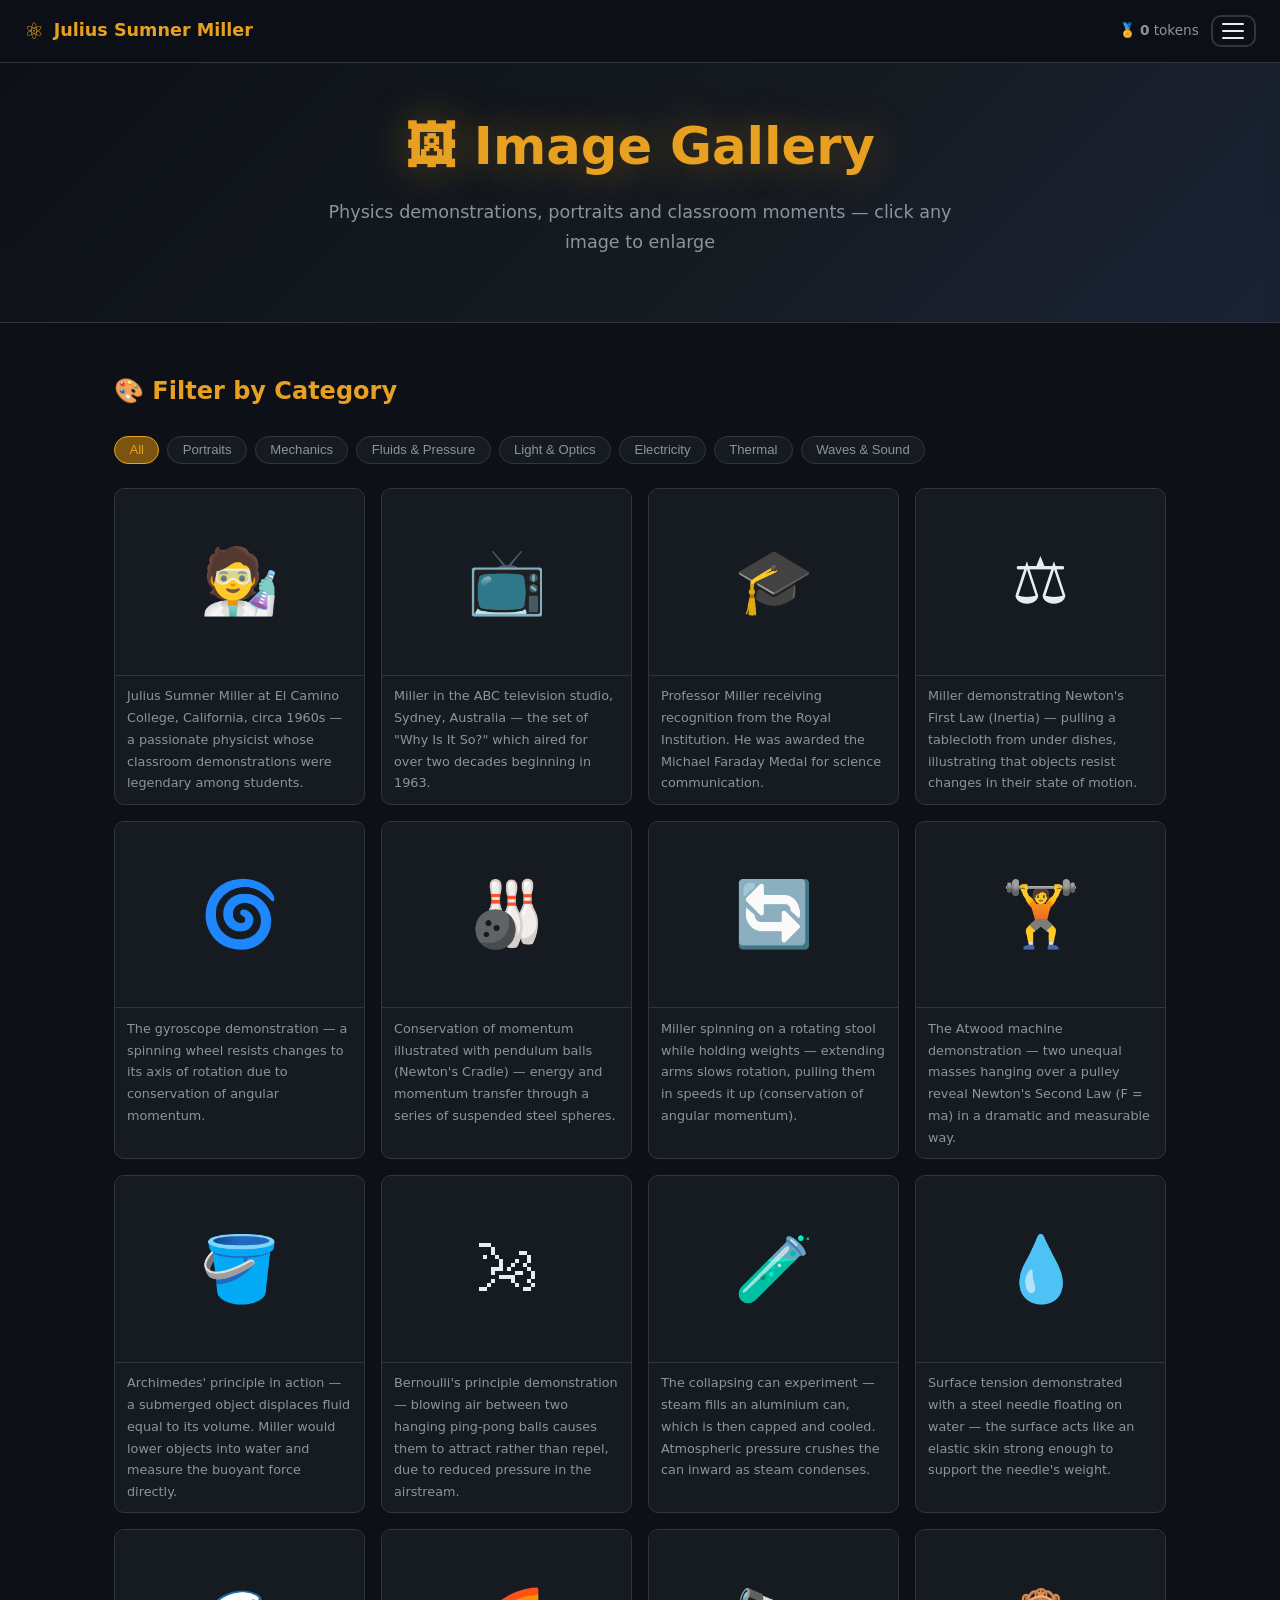
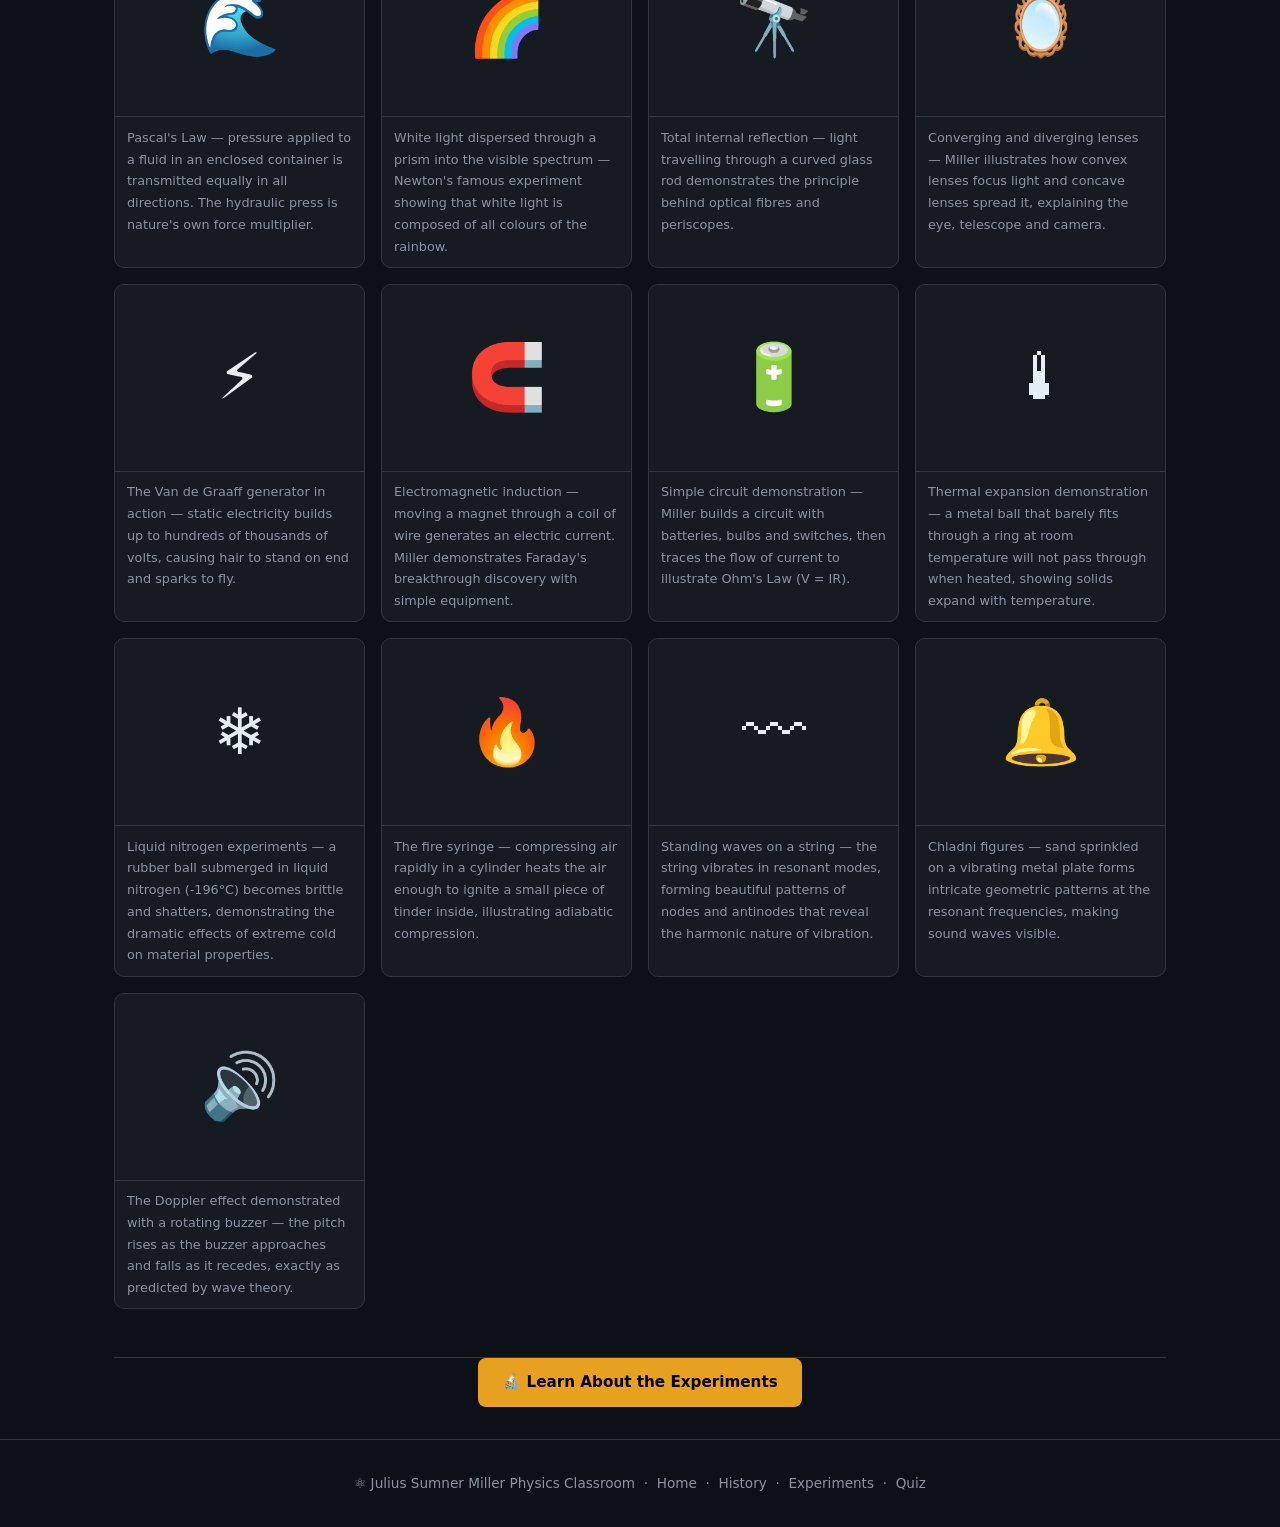
==== gallery.html @ 3798bc39 "Initial pages (index, history, gallery CSS/JS scaffolding) Co-authored-by: pewpi-infinity <241404109" ====
<!DOCTYPE html>
<html lang="en">
<head>
  <meta charset="UTF-8">
  <meta name="viewport" content="width=device-width, initial-scale=1.0">
  <title>Image Gallery — Julius Sumner Miller Physics Classroom</title>
  <meta name="description" content="Image gallery of Julius Sumner Miller's physics demonstrations and experiments.">
  <link rel="stylesheet" href="css/style.css">
  <style>
    @keyframes fadeIn { from { opacity:0; transform:translateY(8px); } to { opacity:1; transform:none; } }
    /* SVG placeholder physics diagrams */
    .physics-svg {
      width:100%; aspect-ratio:4/3;
      display:flex; align-items:center; justify-content:center;
      font-size:4rem; background:var(--bg-card);
      border-bottom:1px solid var(--border);
    }
    .filter-bar {
      display:flex; flex-wrap:wrap; gap:.5rem; margin-bottom:1.5rem;
    }
    .filter-btn {
      background:var(--bg-card); border:1px solid var(--border);
      border-radius:20px; padding:.35rem .9rem; font-size:.82rem;
      cursor:pointer; color:var(--text-secondary);
      transition:all .2s;
    }
    .filter-btn:hover, .filter-btn.active {
      border-color:var(--accent); color:var(--accent);
      background:var(--accent-dim);
    }
  </style>
</head>
<body>

<header>
  <div class="brand"><span class="atom">⚛</span> Julius Sumner Miller</div>
  <div style="display:flex;align-items:center;gap:.75rem;">
    <span style="font-size:.85rem;color:var(--text-secondary);">🏅 <strong class="js-token-count">0</strong> tokens</span>
    <button class="hamburger" id="hamburger-btn" aria-label="Open menu">
      <span></span><span></span><span></span>
    </button>
  </div>
</header>
<div class="nav-overlay" id="nav-overlay"></div>
<nav class="nav-menu" id="nav-menu">
  <h3>📺 Main</h3>
  <ul>
    <li><a href="index.html"><span class="icon">🏠</span> Home &amp; Videos</a></li>
    <li><a href="history.html"><span class="icon">📖</span> History &amp; Biography</a></li>
    <li><a href="gallery.html"><span class="icon">🖼</span> Image Gallery</a></li>
    <li><a href="experiments.html"><span class="icon">🔬</span> Physics Experiments</a></li>
    <li><a href="quiz.html"><span class="icon">🧠</span> Quiz &amp; Tokens</a></li>
  </ul>
  <h3>🔗 Julius Sumner Miller Links</h3>
  <ul>
    <li><a href="https://en.wikipedia.org/wiki/Julius_Sumner_Miller" target="_blank" rel="noopener"><span class="icon">🌐</span> Wikipedia</a></li>
    <li><a href="https://www.youtube.com/results?search_query=Julius+Sumner+Miller" target="_blank" rel="noopener"><span class="icon">▶</span> YouTube Channel</a></li>
    <li><a href="https://www.abc.net.au/education/julius-sumner-miller/10043290" target="_blank" rel="noopener"><span class="icon">📡</span> ABC Education</a></li>
    <li><a href="https://www.imdb.com/name/nm0590244/" target="_blank" rel="noopener"><span class="icon">🎬</span> IMDB Profile</a></li>
    <li><a href="https://trove.nla.gov.au/search/category/books?keyword=julius+sumner+miller" target="_blank" rel="noopener"><span class="icon">📚</span> NLA Trove Archive</a></li>
    <li><a href="https://www.britannica.com/biography/Julius-Sumner-Miller" target="_blank" rel="noopener"><span class="icon">📰</span> Encyclopædia Britannica</a></li>
  </ul>
  <h3>🏅 Your Progress</h3>
  <ul>
    <li style="padding:.55rem .6rem;font-size:.9rem;color:var(--text-secondary);">
      Tokens: <strong class="js-token-count" style="color:var(--accent);">0</strong>
    </li>
  </ul>
</nav>

<!-- Lightbox -->
<div class="lightbox" id="lightbox" role="dialog" aria-modal="true" aria-label="Image viewer">
  <button class="lightbox-close" id="lb-close" aria-label="Close">×</button>
  <button class="lightbox-nav prev" id="lb-prev" aria-label="Previous">‹</button>
  <img id="lb-img" src="" alt="">
  <p class="lightbox-caption" id="lb-caption"></p>
  <button class="lightbox-nav next" id="lb-next" aria-label="Next">›</button>
</div>

<section class="hero" style="padding:2.5rem 1.5rem 2rem;">
  <h1>🖼 Image Gallery</h1>
  <p class="tagline">Physics demonstrations, portraits and classroom moments — click any image to enlarge</p>
</section>

<main class="container">

  <section class="section">
    <h2 class="section-title">🎨 Filter by Category</h2>
    <div class="filter-bar" id="filter-bar">
      <button class="filter-btn active" data-cat="all">All</button>
      <button class="filter-btn" data-cat="portrait">Portraits</button>
      <button class="filter-btn" data-cat="mechanics">Mechanics</button>
      <button class="filter-btn" data-cat="fluids">Fluids &amp; Pressure</button>
      <button class="filter-btn" data-cat="optics">Light &amp; Optics</button>
      <button class="filter-btn" data-cat="electricity">Electricity</button>
      <button class="filter-btn" data-cat="thermal">Thermal</button>
      <button class="filter-btn" data-cat="waves">Waves &amp; Sound</button>
    </div>

    <div class="gallery-grid" id="gallery-grid">

      <!-- Portraits -->
      <div class="gallery-item" data-cat="portrait">
        <div class="physics-svg">🧑‍🔬</div>
        <p class="gallery-caption">Julius Sumner Miller at El Camino College, California, circa 1960s — a passionate physicist whose classroom demonstrations were legendary among students.</p>
      </div>
      <div class="gallery-item" data-cat="portrait">
        <div class="physics-svg">📺</div>
        <p class="gallery-caption">Miller in the ABC television studio, Sydney, Australia — the set of "Why Is It So?" which aired for over two decades beginning in 1963.</p>
      </div>
      <div class="gallery-item" data-cat="portrait">
        <div class="physics-svg">🎓</div>
        <p class="gallery-caption">Professor Miller receiving recognition from the Royal Institution. He was awarded the Michael Faraday Medal for science communication.</p>
      </div>

      <!-- Mechanics -->
      <div class="gallery-item" data-cat="mechanics">
        <div class="physics-svg">⚖</div>
        <p class="gallery-caption">Miller demonstrating Newton's First Law (Inertia) — pulling a tablecloth from under dishes, illustrating that objects resist changes in their state of motion.</p>
      </div>
      <div class="gallery-item" data-cat="mechanics">
        <div class="physics-svg">🌀</div>
        <p class="gallery-caption">The gyroscope demonstration — a spinning wheel resists changes to its axis of rotation due to conservation of angular momentum.</p>
      </div>
      <div class="gallery-item" data-cat="mechanics">
        <div class="physics-svg">🎳</div>
        <p class="gallery-caption">Conservation of momentum illustrated with pendulum balls (Newton's Cradle) — energy and momentum transfer through a series of suspended steel spheres.</p>
      </div>
      <div class="gallery-item" data-cat="mechanics">
        <div class="physics-svg">🔄</div>
        <p class="gallery-caption">Miller spinning on a rotating stool while holding weights — extending arms slows rotation, pulling them in speeds it up (conservation of angular momentum).</p>
      </div>
      <div class="gallery-item" data-cat="mechanics">
        <div class="physics-svg">🏋</div>
        <p class="gallery-caption">The Atwood machine demonstration — two unequal masses hanging over a pulley reveal Newton's Second Law (F = ma) in a dramatic and measurable way.</p>
      </div>

      <!-- Fluids & Pressure -->
      <div class="gallery-item" data-cat="fluids">
        <div class="physics-svg">🪣</div>
        <p class="gallery-caption">Archimedes' principle in action — a submerged object displaces fluid equal to its volume. Miller would lower objects into water and measure the buoyant force directly.</p>
      </div>
      <div class="gallery-item" data-cat="fluids">
        <div class="physics-svg">🌬</div>
        <p class="gallery-caption">Bernoulli's principle demonstration — blowing air between two hanging ping-pong balls causes them to attract rather than repel, due to reduced pressure in the airstream.</p>
      </div>
      <div class="gallery-item" data-cat="fluids">
        <div class="physics-svg">🧪</div>
        <p class="gallery-caption">The collapsing can experiment — steam fills an aluminium can, which is then capped and cooled. Atmospheric pressure crushes the can inward as steam condenses.</p>
      </div>
      <div class="gallery-item" data-cat="fluids">
        <div class="physics-svg">💧</div>
        <p class="gallery-caption">Surface tension demonstrated with a steel needle floating on water — the surface acts like an elastic skin strong enough to support the needle's weight.</p>
      </div>
      <div class="gallery-item" data-cat="fluids">
        <div class="physics-svg">🌊</div>
        <p class="gallery-caption">Pascal's Law — pressure applied to a fluid in an enclosed container is transmitted equally in all directions. The hydraulic press is nature's own force multiplier.</p>
      </div>

      <!-- Light & Optics -->
      <div class="gallery-item" data-cat="optics">
        <div class="physics-svg">🌈</div>
        <p class="gallery-caption">White light dispersed through a prism into the visible spectrum — Newton's famous experiment showing that white light is composed of all colours of the rainbow.</p>
      </div>
      <div class="gallery-item" data-cat="optics">
        <div class="physics-svg">🔭</div>
        <p class="gallery-caption">Total internal reflection — light travelling through a curved glass rod demonstrates the principle behind optical fibres and periscopes.</p>
      </div>
      <div class="gallery-item" data-cat="optics">
        <div class="physics-svg">🪞</div>
        <p class="gallery-caption">Converging and diverging lenses — Miller illustrates how convex lenses focus light and concave lenses spread it, explaining the eye, telescope and camera.</p>
      </div>

      <!-- Electricity -->
      <div class="gallery-item" data-cat="electricity">
        <div class="physics-svg">⚡</div>
        <p class="gallery-caption">The Van de Graaff generator in action — static electricity builds up to hundreds of thousands of volts, causing hair to stand on end and sparks to fly.</p>
      </div>
      <div class="gallery-item" data-cat="electricity">
        <div class="physics-svg">🧲</div>
        <p class="gallery-caption">Electromagnetic induction — moving a magnet through a coil of wire generates an electric current. Miller demonstrates Faraday's breakthrough discovery with simple equipment.</p>
      </div>
      <div class="gallery-item" data-cat="electricity">
        <div class="physics-svg">🔋</div>
        <p class="gallery-caption">Simple circuit demonstration — Miller builds a circuit with batteries, bulbs and switches, then traces the flow of current to illustrate Ohm's Law (V = IR).</p>
      </div>

      <!-- Thermal -->
      <div class="gallery-item" data-cat="thermal">
        <div class="physics-svg">🌡</div>
        <p class="gallery-caption">Thermal expansion demonstration — a metal ball that barely fits through a ring at room temperature will not pass through when heated, showing solids expand with temperature.</p>
      </div>
      <div class="gallery-item" data-cat="thermal">
        <div class="physics-svg">❄</div>
        <p class="gallery-caption">Liquid nitrogen experiments — a rubber ball submerged in liquid nitrogen (-196°C) becomes brittle and shatters, demonstrating the dramatic effects of extreme cold on material properties.</p>
      </div>
      <div class="gallery-item" data-cat="thermal">
        <div class="physics-svg">🔥</div>
        <p class="gallery-caption">The fire syringe — compressing air rapidly in a cylinder heats the air enough to ignite a small piece of tinder inside, illustrating adiabatic compression.</p>
      </div>

      <!-- Waves & Sound -->
      <div class="gallery-item" data-cat="waves">
        <div class="physics-svg">〰</div>
        <p class="gallery-caption">Standing waves on a string — the string vibrates in resonant modes, forming beautiful patterns of nodes and antinodes that reveal the harmonic nature of vibration.</p>
      </div>
      <div class="gallery-item" data-cat="waves">
        <div class="physics-svg">🔔</div>
        <p class="gallery-caption">Chladni figures — sand sprinkled on a vibrating metal plate forms intricate geometric patterns at the resonant frequencies, making sound waves visible.</p>
      </div>
      <div class="gallery-item" data-cat="waves">
        <div class="physics-svg">🔊</div>
        <p class="gallery-caption">The Doppler effect demonstrated with a rotating buzzer — the pitch rises as the buzzer approaches and falls as it recedes, exactly as predicted by wave theory.</p>
      </div>

    </div>
  </section>

  <div class="text-center" style="padding-bottom:2rem;">
    <a href="experiments.html" class="btn">🔬 Learn About the Experiments</a>
  </div>

</main>

<footer>
  <p>⚛ Julius Sumner Miller Physics Classroom &nbsp;·&nbsp;
    <a href="index.html">Home</a> &nbsp;·&nbsp;
    <a href="history.html">History</a> &nbsp;·&nbsp;
    <a href="experiments.html">Experiments</a> &nbsp;·&nbsp;
    <a href="quiz.html">Quiz</a>
  </p>
</footer>

<script src="js/main.js"></script>
<script>
  // Gallery filter
  const filterBtns = document.querySelectorAll('.filter-btn');
  const items = document.querySelectorAll('.gallery-item');
  filterBtns.forEach(btn => {
    btn.addEventListener('click', () => {
      filterBtns.forEach(b => b.classList.remove('active'));
      btn.classList.add('active');
      const cat = btn.dataset.cat;
      items.forEach(item => {
        item.style.display = (cat === 'all' || item.dataset.cat === cat) ? '' : 'none';
      });
    });
  });
</script>
</body>
</html>
---- css/style.css ----
/* ============================================================
   Julius Sumner Miller Physics — Classroom Experience
   ============================================================ */

/* ---------- Reset & Root Variables ---------- */
*, *::before, *::after { box-sizing: border-box; margin: 0; padding: 0; }

:root {
  --bg-main:        #0d1117;
  --bg-card:        #161b22;
  --bg-nav:         #0d1117ee;
  --accent:         #e8a020;
  --accent-hover:   #ffbe45;
  --accent-dim:     #7a5510;
  --text-primary:   #e6edf3;
  --text-secondary: #8b949e;
  --border:         #30363d;
  --green:          #2ea043;
  --red:            #da3633;
  --blue:           #388bfd;
  --radius:         10px;
  --shadow:         0 4px 24px rgba(0,0,0,.55);
  --transition:     .25s ease;
}

html { scroll-behavior: smooth; }

body {
  font-family: 'Segoe UI', system-ui, -apple-system, sans-serif;
  background: var(--bg-main);
  color: var(--text-primary);
  line-height: 1.7;
  min-height: 100vh;
}

a { color: var(--accent); text-decoration: none; }
a:hover { color: var(--accent-hover); text-decoration: underline; }

img { max-width: 100%; display: block; }

/* ---------- Header / Nav ---------- */
header {
  position: sticky;
  top: 0;
  z-index: 1000;
  background: var(--bg-nav);
  backdrop-filter: blur(8px);
  border-bottom: 1px solid var(--border);
  padding: .75rem 1.5rem;
  display: flex;
  align-items: center;
  justify-content: space-between;
  gap: 1rem;
}

.brand {
  display: flex;
  align-items: center;
  gap: .6rem;
  font-size: 1.1rem;
  font-weight: 700;
  color: var(--accent);
  white-space: nowrap;
}

.brand .atom { font-size: 1.4rem; }

/* Hamburger button */
.hamburger {
  background: none;
  border: 2px solid var(--border);
  border-radius: var(--radius);
  padding: .4rem .6rem;
  cursor: pointer;
  display: flex;
  flex-direction: column;
  gap: 5px;
  transition: border-color var(--transition);
}
.hamburger:hover { border-color: var(--accent); }
.hamburger span {
  display: block;
  width: 22px;
  height: 2px;
  background: var(--text-primary);
  border-radius: 2px;
  transition: transform var(--transition), opacity var(--transition);
}
.hamburger.open span:nth-child(1) { transform: translateY(7px) rotate(45deg); }
.hamburger.open span:nth-child(2) { opacity: 0; }
.hamburger.open span:nth-child(3) { transform: translateY(-7px) rotate(-45deg); }

/* Slide-out menu */
.nav-menu {
  position: fixed;
  top: 0; right: -320px;
  width: 300px;
  height: 100vh;
  background: var(--bg-card);
  border-left: 1px solid var(--border);
  padding: 5rem 1.5rem 2rem;
  z-index: 999;
  overflow-y: auto;
  transition: right .3s cubic-bezier(.4,0,.2,1);
  box-shadow: var(--shadow);
}
.nav-menu.open { right: 0; }

.nav-overlay {
  display: none;
  position: fixed;
  inset: 0;
  background: rgba(0,0,0,.5);
  z-index: 998;
}
.nav-overlay.open { display: block; }

.nav-menu h3 {
  color: var(--accent);
  font-size: .75rem;
  letter-spacing: .12em;
  text-transform: uppercase;
  margin-bottom: .75rem;
  margin-top: 1.5rem;
}
.nav-menu h3:first-child { margin-top: 0; }

.nav-menu ul { list-style: none; }
.nav-menu ul li a {
  display: flex;
  align-items: center;
  gap: .6rem;
  padding: .55rem .6rem;
  border-radius: 6px;
  color: var(--text-primary);
  font-size: .95rem;
  transition: background var(--transition), color var(--transition);
}
.nav-menu ul li a:hover,
.nav-menu ul li a.active {
  background: var(--accent-dim);
  color: var(--accent-hover);
  text-decoration: none;
}
.nav-menu ul li a .icon { font-size: 1.1rem; width: 1.4rem; }

/* Tokens badge in nav */
.token-badge {
  display: inline-flex;
  align-items: center;
  gap: .3rem;
  background: var(--accent-dim);
  color: var(--accent);
  font-size: .78rem;
  font-weight: 700;
  padding: .15rem .5rem;
  border-radius: 20px;
  margin-left: auto;
}

/* ---------- Hero Section ---------- */
.hero {
  background: linear-gradient(135deg, #0d1117 0%, #161b22 60%, #1a2235 100%);
  border-bottom: 1px solid var(--border);
  padding: 4rem 1.5rem 3rem;
  text-align: center;
}
.hero h1 {
  font-size: clamp(1.8rem, 5vw, 3.2rem);
  font-weight: 800;
  color: var(--accent);
  text-shadow: 0 0 40px rgba(232,160,32,.35);
  margin-bottom: .5rem;
}
.hero .tagline {
  font-size: 1.1rem;
  color: var(--text-secondary);
  max-width: 640px;
  margin: 0 auto 2rem;
}
.hero .quote {
  font-style: italic;
  font-size: 1.3rem;
  color: var(--accent-hover);
  max-width: 720px;
  margin: 0 auto;
  border-left: 4px solid var(--accent);
  padding-left: 1.25rem;
  text-align: left;
}

/* ---------- Main Layout ---------- */
.container {
  max-width: 1100px;
  margin: 0 auto;
  padding: 0 1.5rem;
}

.section {
  padding: 3rem 0;
  border-bottom: 1px solid var(--border);
}
.section:last-child { border-bottom: none; }

.section-title {
  font-size: 1.5rem;
  font-weight: 700;
  color: var(--accent);
  margin-bottom: 1.5rem;
  display: flex;
  align-items: center;
  gap: .6rem;
}

/* ---------- Video Player ---------- */
.video-wrapper {
  position: relative;
  aspect-ratio: 16/9;
  border-radius: var(--radius);
  overflow: hidden;
  box-shadow: var(--shadow);
  background: #000;
}
.video-wrapper iframe {
  position: absolute;
  inset: 0;
  width: 100%;
  height: 100%;
  border: none;
}

/* Playlist thumbnails */
.playlist-grid {
  display: grid;
  grid-template-columns: repeat(auto-fill, minmax(180px, 1fr));
  gap: 1rem;
  margin-top: 1.5rem;
}
.playlist-item {
  border-radius: var(--radius);
  overflow: hidden;
  cursor: pointer;
  border: 2px solid transparent;
  transition: border-color var(--transition), transform var(--transition);
  background: var(--bg-card);
}
.playlist-item:hover { transform: translateY(-3px); border-color: var(--accent); }
.playlist-item.active { border-color: var(--accent); }
.playlist-thumb {
  position: relative;
  aspect-ratio: 16/9;
  overflow: hidden;
}
.playlist-thumb img {
  width: 100%;
  height: 100%;
  object-fit: cover;
}
.playlist-thumb .play-icon {
  position: absolute;
  inset: 0;
  display: flex;
  align-items: center;
  justify-content: center;
  background: rgba(0,0,0,.45);
  font-size: 2rem;
  opacity: 0;
  transition: opacity var(--transition);
}
.playlist-item:hover .play-icon { opacity: 1; }
.playlist-title {
  padding: .5rem .6rem;
  font-size: .8rem;
  color: var(--text-secondary);
  line-height: 1.3;
}
.playlist-item.active .playlist-title { color: var(--accent); }

/* ---------- Cards ---------- */
.card-grid {
  display: grid;
  grid-template-columns: repeat(auto-fill, minmax(280px, 1fr));
  gap: 1.25rem;
}

.card {
  background: var(--bg-card);
  border: 1px solid var(--border);
  border-radius: var(--radius);
  overflow: hidden;
  transition: transform var(--transition), border-color var(--transition);
}
.card:hover { transform: translateY(-4px); border-color: var(--accent); }
.card img { width: 100%; aspect-ratio: 4/3; object-fit: cover; }
.card-body { padding: 1rem; }
.card-body h3 {
  color: var(--accent);
  font-size: 1rem;
  margin-bottom: .4rem;
}
.card-body p {
  font-size: .875rem;
  color: var(--text-secondary);
  line-height: 1.5;
}
.card-body .tag {
  display: inline-block;
  background: var(--accent-dim);
  color: var(--accent);
  font-size: .7rem;
  font-weight: 700;
  padding: .1rem .45rem;
  border-radius: 20px;
  margin-top: .5rem;
  text-transform: uppercase;
  letter-spacing: .06em;
}

/* ---------- Timeline ---------- */
.timeline {
  position: relative;
  padding-left: 2.5rem;
}
.timeline::before {
  content: '';
  position: absolute;
  left: .75rem;
  top: 0; bottom: 0;
  width: 2px;
  background: var(--border);
}
.timeline-item {
  position: relative;
  margin-bottom: 2rem;
}
.timeline-item::before {
  content: '';
  position: absolute;
  left: -1.75rem;
  top: .35rem;
  width: 12px; height: 12px;
  border-radius: 50%;
  background: var(--accent);
  box-shadow: 0 0 0 3px var(--accent-dim);
}
.timeline-year {
  font-size: .8rem;
  font-weight: 700;
  color: var(--accent);
  letter-spacing: .08em;
  text-transform: uppercase;
  margin-bottom: .2rem;
}
.timeline-event h3 { font-size: 1rem; margin-bottom: .3rem; }
.timeline-event p { font-size: .9rem; color: var(--text-secondary); }

/* ---------- Gallery ---------- */
.gallery-grid {
  display: grid;
  grid-template-columns: repeat(auto-fill, minmax(240px, 1fr));
  gap: 1rem;
}
.gallery-item {
  border-radius: var(--radius);
  overflow: hidden;
  border: 1px solid var(--border);
  cursor: pointer;
  transition: transform var(--transition), border-color var(--transition);
  background: var(--bg-card);
}
.gallery-item:hover { transform: scale(1.02); border-color: var(--accent); }
.gallery-item img {
  width: 100%;
  aspect-ratio: 4/3;
  object-fit: cover;
}
.gallery-caption {
  padding: .6rem .75rem;
  font-size: .8rem;
  color: var(--text-secondary);
}

/* Lightbox */
.lightbox {
  display: none;
  position: fixed;
  inset: 0;
  background: rgba(0,0,0,.9);
  z-index: 2000;
  align-items: center;
  justify-content: center;
  flex-direction: column;
  padding: 1.5rem;
}
.lightbox.open { display: flex; }
.lightbox img {
  max-height: 75vh;
  max-width: 90vw;
  border-radius: var(--radius);
  object-fit: contain;
}
.lightbox-caption {
  margin-top: 1rem;
  font-size: .95rem;
  color: var(--text-primary);
  max-width: 640px;
  text-align: center;
}
.lightbox-close {
  position: absolute;
  top: 1.25rem; right: 1.5rem;
  background: none;
  border: none;
  color: var(--text-primary);
  font-size: 2rem;
  cursor: pointer;
  line-height: 1;
}
.lightbox-nav {
  position: absolute;
  top: 50%;
  transform: translateY(-50%);
  background: rgba(255,255,255,.1);
  border: none;
  color: #fff;
  font-size: 2rem;
  padding: .5rem .8rem;
  cursor: pointer;
  border-radius: 6px;
}
.lightbox-nav.prev { left: 1rem; }
.lightbox-nav.next { right: 1rem; }

/* ---------- Experiments ---------- */
.experiment-card {
  background: var(--bg-card);
  border: 1px solid var(--border);
  border-radius: var(--radius);
  padding: 1.5rem;
  margin-bottom: 1.5rem;
  transition: border-color var(--transition);
}
.experiment-card:hover { border-color: var(--accent); }
.experiment-card h3 {
  color: var(--accent);
  font-size: 1.15rem;
  margin-bottom: .5rem;
  display: flex;
  align-items: center;
  gap: .5rem;
}
.experiment-card .principle {
  font-size: .8rem;
  background: var(--accent-dim);
  color: var(--accent);
  padding: .15rem .45rem;
  border-radius: 4px;
  font-weight: 700;
  text-transform: uppercase;
  letter-spacing: .05em;
}
.experiment-card p { font-size: .93rem; color: var(--text-secondary); margin-top: .5rem; }
.experiment-card .materials {
  margin-top: .75rem;
  font-size: .85rem;
  color: var(--text-secondary);
}
.experiment-card .materials strong { color: var(--text-primary); }

/* ---------- Quiz ---------- */
.quiz-header {
  text-align: center;
  padding: 2rem 0 1rem;
}
.token-display {
  display: inline-flex;
  align-items: center;
  gap: .5rem;
  font-size: 1.3rem;
  font-weight: 700;
  color: var(--accent);
  background: var(--bg-card);
  border: 1px solid var(--border);
  border-radius: 30px;
  padding: .4rem 1.2rem;
  margin-bottom: 1.5rem;
}
.progress-bar {
  background: var(--border);
  border-radius: 20px;
  height: 8px;
  margin-bottom: 1.5rem;
  overflow: hidden;
}
.progress-fill {
  height: 100%;
  background: var(--accent);
  border-radius: 20px;
  transition: width .4s ease;
}
.quiz-question-block {
  background: var(--bg-card);
  border: 1px solid var(--border);
  border-radius: var(--radius);
  padding: 1.75rem;
  margin-bottom: 1.5rem;
}
.quiz-question-block h3 {
  font-size: 1.05rem;
  margin-bottom: 1.25rem;
  line-height: 1.5;
}
.quiz-options { display: flex; flex-direction: column; gap: .65rem; }
.quiz-option {
  display: flex;
  align-items: center;
  gap: .8rem;
  background: var(--bg-main);
  border: 2px solid var(--border);
  border-radius: 8px;
  padding: .7rem 1rem;
  cursor: pointer;
  transition: border-color var(--transition), background var(--transition);
  font-size: .95rem;
}
.quiz-option:hover { border-color: var(--accent); background: var(--accent-dim); }
.quiz-option.correct { border-color: var(--green); background: rgba(46,160,67,.15); }
.quiz-option.incorrect { border-color: var(--red); background: rgba(218,54,51,.15); }
.quiz-option.disabled { pointer-events: none; opacity: .65; }
.quiz-option input[type="radio"] { accent-color: var(--accent); }
.quiz-feedback {
  margin-top: 1rem;
  padding: .75rem 1rem;
  border-radius: 8px;
  font-size: .9rem;
  display: none;
}
.quiz-feedback.show { display: block; }
.quiz-feedback.correct { background: rgba(46,160,67,.2); border: 1px solid var(--green); color: #7ee787; }
.quiz-feedback.incorrect { background: rgba(218,54,51,.2); border: 1px solid var(--red); color: #ff7b72; }
.btn {
  display: inline-flex;
  align-items: center;
  gap: .4rem;
  background: var(--accent);
  color: #000;
  font-weight: 700;
  font-size: .95rem;
  padding: .7rem 1.5rem;
  border-radius: 8px;
  border: none;
  cursor: pointer;
  transition: background var(--transition), transform var(--transition);
}
.btn:hover { background: var(--accent-hover); transform: translateY(-1px); }
.btn:active { transform: translateY(0); }
.btn.secondary {
  background: var(--bg-card);
  color: var(--text-primary);
  border: 1px solid var(--border);
}
.btn.secondary:hover { border-color: var(--accent); color: var(--accent); background: var(--accent-dim); }

/* Score screen */
.score-screen {
  text-align: center;
  padding: 3rem 1rem;
  display: none;
}
.score-screen.show { display: block; }
.score-big {
  font-size: 5rem;
  font-weight: 900;
  color: var(--accent);
  text-shadow: 0 0 40px rgba(232,160,32,.4);
  line-height: 1;
}
.score-label { color: var(--text-secondary); margin-bottom: 1.5rem; }
.token-earned {
  font-size: 1.25rem;
  font-weight: 700;
  color: var(--accent);
  margin: 1rem 0 2rem;
}

/* ---------- Stat strip ---------- */
.stat-strip {
  display: flex;
  flex-wrap: wrap;
  gap: 1rem;
  justify-content: center;
  margin: 2rem 0;
}
.stat-box {
  background: var(--bg-card);
  border: 1px solid var(--border);
  border-radius: var(--radius);
  padding: 1rem 1.75rem;
  text-align: center;
  min-width: 130px;
}
.stat-box .num {
  font-size: 2rem;
  font-weight: 800;
  color: var(--accent);
  display: block;
}
.stat-box .lbl { font-size: .8rem; color: var(--text-secondary); }

/* ---------- Callout / Quote Blocks ---------- */
.callout {
  background: var(--bg-card);
  border-left: 4px solid var(--accent);
  border-radius: 0 var(--radius) var(--radius) 0;
  padding: 1rem 1.25rem;
  margin: 1.5rem 0;
  font-size: .95rem;
  color: var(--text-secondary);
}
.callout strong { color: var(--text-primary); }

/* ---------- Footer ---------- */
footer {
  border-top: 1px solid var(--border);
  text-align: center;
  padding: 2rem 1.5rem;
  color: var(--text-secondary);
  font-size: .85rem;
}
footer a { color: var(--text-secondary); }
footer a:hover { color: var(--accent); }

/* ---------- Responsive ---------- */
@media (max-width: 640px) {
  .hero { padding: 2.5rem 1rem 2rem; }
  .section { padding: 2rem 0; }
  .playlist-grid { grid-template-columns: repeat(auto-fill, minmax(140px, 1fr)); }
  .card-grid { grid-template-columns: 1fr; }
}

/* ---------- Utility ---------- */
.text-center { text-align: center; }
.mt-1 { margin-top: 1rem; }
.mb-1 { margin-bottom: 1rem; }
.hidden { display: none !important; }
.flex-gap { display: flex; align-items: center; gap: .5rem; flex-wrap: wrap; }
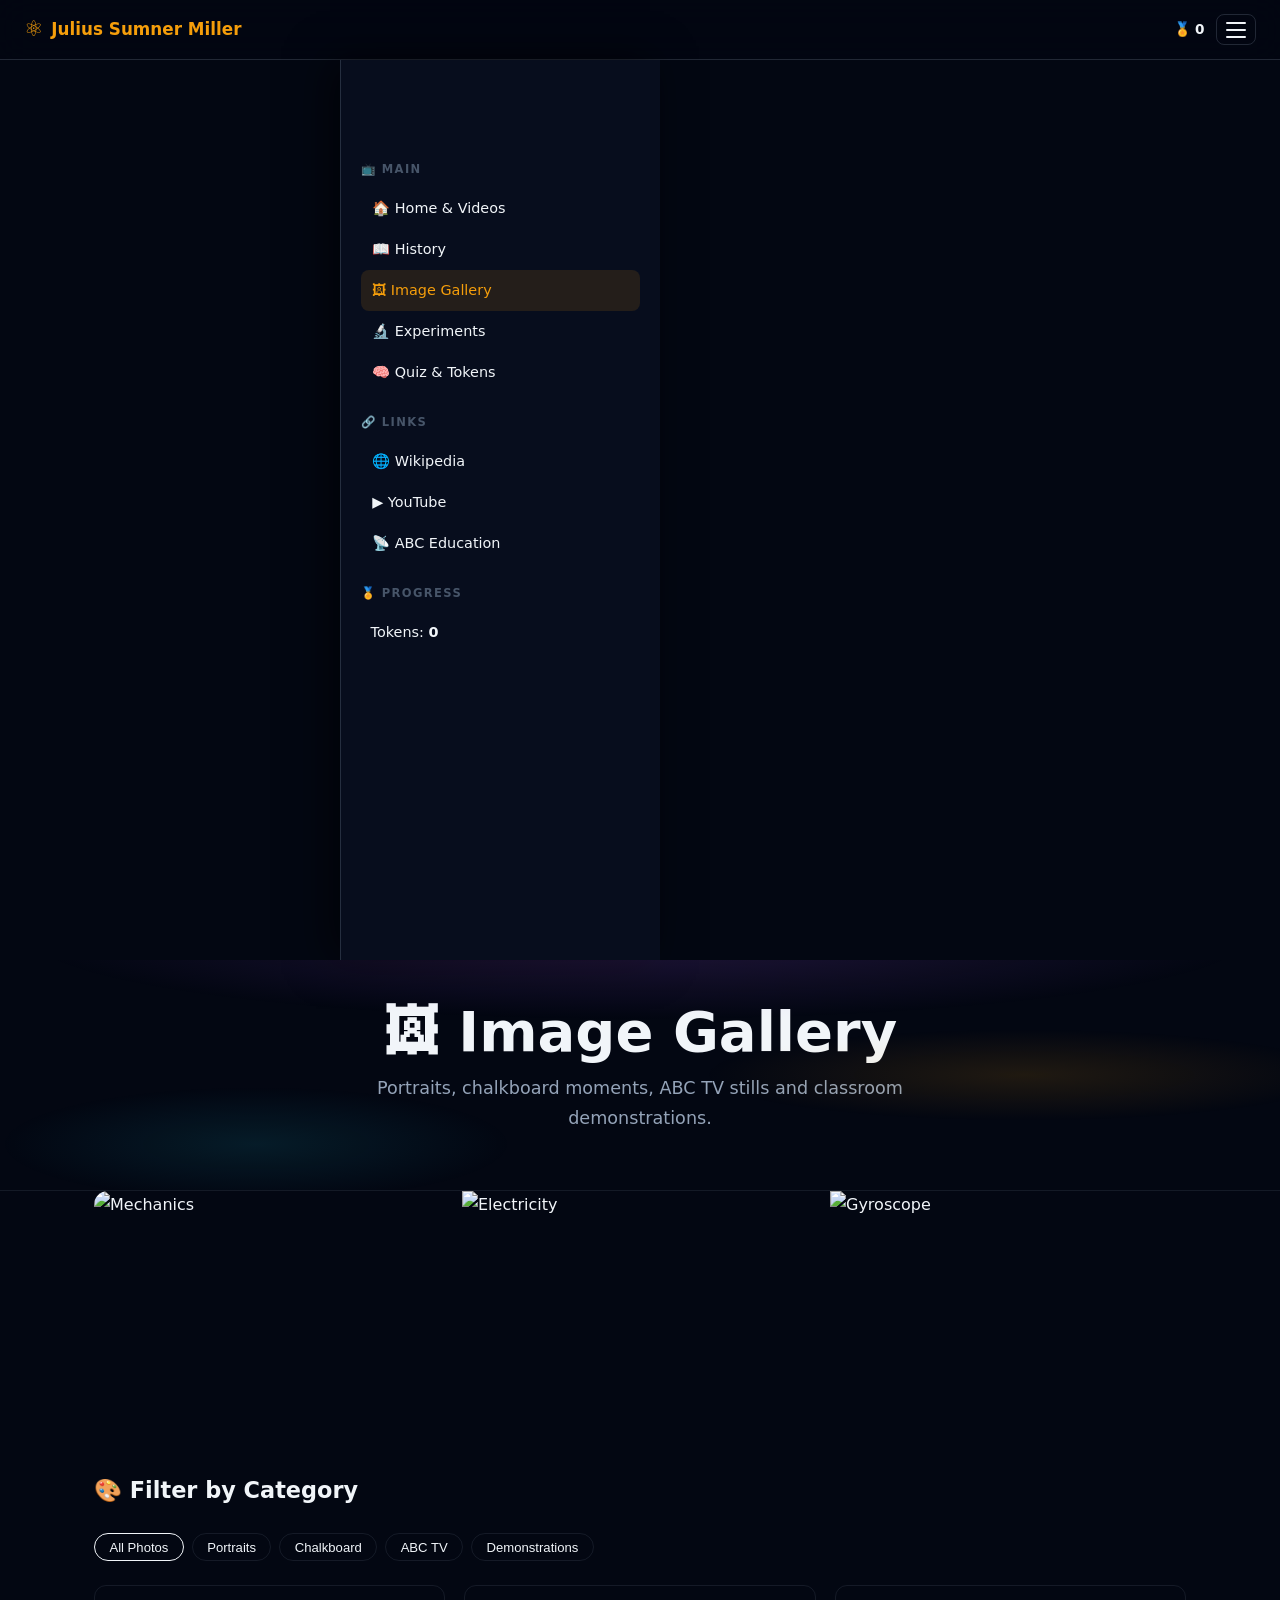
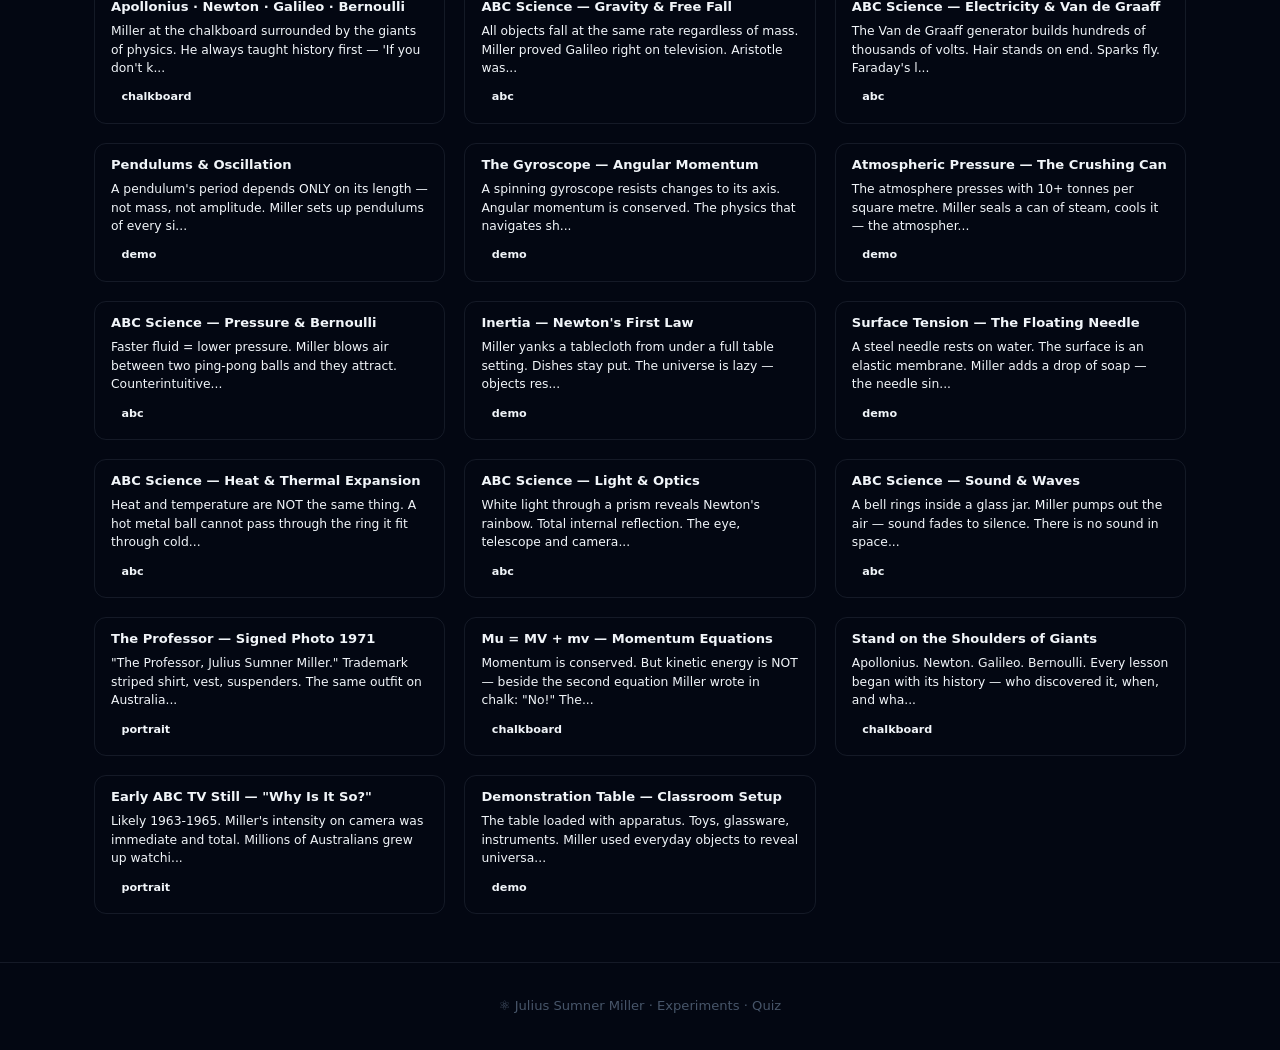
==== commit 187fba86: "Gallery with real thumbnails, video descriptions, enhanced playlist" ====
--- a/gallery.html
+++ b/gallery.html
@@ -3,249 +3,123 @@
 <head>
   <meta charset="UTF-8">
   <meta name="viewport" content="width=device-width, initial-scale=1.0">
-  <title>Image Gallery — Julius Sumner Miller Physics Classroom</title>
-  <meta name="description" content="Image gallery of Julius Sumner Miller's physics demonstrations and experiments.">
+  <title>Image Gallery — Julius Sumner Miller</title>
   <link rel="stylesheet" href="css/style.css">
   <style>
-    @keyframes fadeIn { from { opacity:0; transform:translateY(8px); } to { opacity:1; transform:none; } }
-    /* SVG placeholder physics diagrams */
-    .physics-svg {
-      width:100%; aspect-ratio:4/3;
-      display:flex; align-items:center; justify-content:center;
-      font-size:4rem; background:var(--bg-card);
-      border-bottom:1px solid var(--border);
-    }
-    .filter-bar {
-      display:flex; flex-wrap:wrap; gap:.5rem; margin-bottom:1.5rem;
-    }
-    .filter-btn {
-      background:var(--bg-card); border:1px solid var(--border);
-      border-radius:20px; padding:.35rem .9rem; font-size:.82rem;
-      cursor:pointer; color:var(--text-secondary);
-      transition:all .2s;
-    }
-    .filter-btn:hover, .filter-btn.active {
-      border-color:var(--accent); color:var(--accent);
-      background:var(--accent-dim);
-    }
+    .filter-bar{display:flex;flex-wrap:wrap;gap:.5rem;margin-bottom:1.5rem;}
+    .filter-btn{background:var(--bg-card);border:1px solid var(--border);border-radius:20px;padding:.35rem .9rem;font-size:.82rem;cursor:pointer;color:var(--text-secondary);transition:all .2s;}
+    .filter-btn:hover,.filter-btn.active{border-color:var(--accent);color:var(--accent);background:var(--accent-dim);}
+    .gallery-grid{display:grid;grid-template-columns:repeat(auto-fill,minmax(260px,1fr));gap:1.2rem;}
+    .gcard{background:var(--bg-card);border:1px solid var(--border);border-radius:12px;overflow:hidden;cursor:pointer;transition:transform .2s,box-shadow .2s;}
+    .gcard:hover{transform:translateY(-3px);box-shadow:0 8px 28px rgba(0,0,0,.5);}
+    .gcard img{width:100%;height:190px;object-fit:cover;display:block;background:#111;}
+    .gcard-body{padding:.75rem 1rem .9rem;}
+    .gcard-title{font-size:.82rem;font-weight:700;color:var(--text-primary);margin-bottom:.35rem;line-height:1.4;}
+    .gcard-desc{font-size:.77rem;color:var(--text-secondary);line-height:1.5;}
+    .gcard-badge{display:inline-block;margin-top:.5rem;background:var(--accent-dim);color:var(--accent);border-radius:20px;padding:.12rem .65rem;font-size:.7rem;font-weight:600;}
+    .lightbox{position:fixed;inset:0;background:rgba(0,0,0,.95);z-index:1000;display:none;align-items:center;justify-content:center;flex-direction:column;padding:1rem;}
+    .lightbox.open{display:flex;}
+    .lightbox img{max-width:92vw;max-height:72vh;object-fit:contain;border-radius:8px;}
+    .lb-caption{color:#eee;margin-top:.9rem;font-size:.88rem;text-align:center;max-width:640px;line-height:1.55;}
+    .lb-close{position:absolute;top:1rem;right:1.4rem;background:none;border:none;color:#fff;font-size:2.2rem;cursor:pointer;}
+    .lb-nav{position:absolute;top:50%;transform:translateY(-50%);background:rgba(255,255,255,.13);border:none;color:#fff;font-size:2.2rem;cursor:pointer;padding:.3rem .9rem;border-radius:8px;}
+    .lb-nav.prev{left:1rem;}.lb-nav.next{right:1rem;}
+    .lb-counter{color:rgba(255,255,255,.45);font-size:.78rem;margin-top:.4rem;}
+    .hero-photos{display:flex;gap:.75rem;margin-bottom:2rem;border-radius:14px;height:200px;overflow:hidden;}
+    .hero-photos img{flex:1;min-width:0;height:200px;object-fit:cover;}
   </style>
 </head>
 <body>
-
 <header>
   <div class="brand"><span class="atom">⚛</span> Julius Sumner Miller</div>
   <div style="display:flex;align-items:center;gap:.75rem;">
-    <span style="font-size:.85rem;color:var(--text-secondary);">🏅 <strong class="js-token-count">0</strong> tokens</span>
-    <button class="hamburger" id="hamburger-btn" aria-label="Open menu">
-      <span></span><span></span><span></span>
-    </button>
+    <span style="font-size:.85rem;color:var(--text-secondary);">🏅 <strong class="js-token-count">0</strong></span>
+    <button class="hamburger" id="hamburger-btn"><span></span><span></span><span></span></button>
   </div>
 </header>
 <div class="nav-overlay" id="nav-overlay"></div>
 <nav class="nav-menu" id="nav-menu">
   <h3>📺 Main</h3>
   <ul>
-    <li><a href="index.html"><span class="icon">🏠</span> Home &amp; Videos</a></li>
-    <li><a href="history.html"><span class="icon">📖</span> History &amp; Biography</a></li>
-    <li><a href="gallery.html"><span class="icon">🖼</span> Image Gallery</a></li>
-    <li><a href="experiments.html"><span class="icon">🔬</span> Physics Experiments</a></li>
-    <li><a href="quiz.html"><span class="icon">🧠</span> Quiz &amp; Tokens</a></li>
+    <li><a href="index.html">🏠 Home &amp; Videos</a></li>
+    <li><a href="history.html">📖 History</a></li>
+    <li><a href="gallery.html" class="active">🖼 Image Gallery</a></li>
+    <li><a href="experiments.html">🔬 Experiments</a></li>
+    <li><a href="quiz.html">🧠 Quiz &amp; Tokens</a></li>
   </ul>
-  <h3>🔗 Julius Sumner Miller Links</h3>
+  <h3>🔗 Links</h3>
   <ul>
-    <li><a href="https://en.wikipedia.org/wiki/Julius_Sumner_Miller" target="_blank" rel="noopener"><span class="icon">🌐</span> Wikipedia</a></li>
-    <li><a href="https://www.youtube.com/results?search_query=Julius+Sumner+Miller" target="_blank" rel="noopener"><span class="icon">▶</span> YouTube Channel</a></li>
-    <li><a href="https://www.abc.net.au/education/julius-sumner-miller/10043290" target="_blank" rel="noopener"><span class="icon">📡</span> ABC Education</a></li>
-    <li><a href="https://www.imdb.com/name/nm0590244/" target="_blank" rel="noopener"><span class="icon">🎬</span> IMDB Profile</a></li>
-    <li><a href="https://trove.nla.gov.au/search/category/books?keyword=julius+sumner+miller" target="_blank" rel="noopener"><span class="icon">📚</span> NLA Trove Archive</a></li>
-    <li><a href="https://www.britannica.com/biography/Julius-Sumner-Miller" target="_blank" rel="noopener"><span class="icon">📰</span> Encyclopædia Britannica</a></li>
+    <li><a href="https://en.wikipedia.org/wiki/Julius_Sumner_Miller" target="_blank">🌐 Wikipedia</a></li>
+    <li><a href="https://www.youtube.com/results?search_query=Julius+Sumner+Miller" target="_blank">▶ YouTube</a></li>
+    <li><a href="https://www.abc.net.au/education/julius-sumner-miller/10043290" target="_blank">📡 ABC Education</a></li>
   </ul>
-  <h3>🏅 Your Progress</h3>
-  <ul>
-    <li style="padding:.55rem .6rem;font-size:.9rem;color:var(--text-secondary);">
-      Tokens: <strong class="js-token-count" style="color:var(--accent);">0</strong>
-    </li>
-  </ul>
+  <h3>🏅 Progress</h3>
+  <ul><li style="padding:.55rem .6rem;font-size:.9rem;">Tokens: <strong class="js-token-count" style="color:var(--accent);">0</strong></li></ul>
 </nav>
-
-<!-- Lightbox -->
-<div class="lightbox" id="lightbox" role="dialog" aria-modal="true" aria-label="Image viewer">
-  <button class="lightbox-close" id="lb-close" aria-label="Close">×</button>
-  <button class="lightbox-nav prev" id="lb-prev" aria-label="Previous">‹</button>
+<div class="lightbox" id="lightbox">
+  <button class="lb-close" id="lb-close">×</button>
+  <button class="lb-nav prev" id="lb-prev">‹</button>
   <img id="lb-img" src="" alt="">
-  <p class="lightbox-caption" id="lb-caption"></p>
-  <button class="lightbox-nav next" id="lb-next" aria-label="Next">›</button>
+  <p class="lb-caption" id="lb-caption"></p>
+  <p class="lb-counter" id="lb-counter"></p>
+  <button class="lb-nav next" id="lb-next">›</button>
 </div>
-
-<section class="hero" style="padding:2.5rem 1.5rem 2rem;">
+<section class="hero" style="padding:2.5rem 1.5rem 1.5rem;">
   <h1>🖼 Image Gallery</h1>
-  <p class="tagline">Physics demonstrations, portraits and classroom moments — click any image to enlarge</p>
+  <p class="tagline">Portraits, chalkboard moments, ABC TV stills and classroom demonstrations.</p>
 </section>
-
 <main class="container">
-
+  <div class="hero-photos">
+    <img src="https://img.youtube.com/vi/p5oUI7RCyUI/maxresdefault.jpg" alt="Mechanics">
+    <img src="https://img.youtube.com/vi/RVsi2DM1xbU/maxresdefault.jpg" alt="Electricity">
+    <img src="https://img.youtube.com/vi/D-LQeWREUVs/maxresdefault.jpg" alt="Gyroscope">
+  </div>
   <section class="section">
     <h2 class="section-title">🎨 Filter by Category</h2>
     <div class="filter-bar" id="filter-bar">
-      <button class="filter-btn active" data-cat="all">All</button>
+      <button class="filter-btn active" data-cat="all">All Photos</button>
       <button class="filter-btn" data-cat="portrait">Portraits</button>
-      <button class="filter-btn" data-cat="mechanics">Mechanics</button>
-      <button class="filter-btn" data-cat="fluids">Fluids &amp; Pressure</button>
-      <button class="filter-btn" data-cat="optics">Light &amp; Optics</button>
-      <button class="filter-btn" data-cat="electricity">Electricity</button>
-      <button class="filter-btn" data-cat="thermal">Thermal</button>
-      <button class="filter-btn" data-cat="waves">Waves &amp; Sound</button>
+      <button class="filter-btn" data-cat="chalkboard">Chalkboard</button>
+      <button class="filter-btn" data-cat="abc">ABC TV</button>
+      <button class="filter-btn" data-cat="demo">Demonstrations</button>
     </div>
-
-    <div class="gallery-grid" id="gallery-grid">
-
-      <!-- Portraits -->
-      <div class="gallery-item" data-cat="portrait">
-        <div class="physics-svg">🧑‍🔬</div>
-        <p class="gallery-caption">Julius Sumner Miller at El Camino College, California, circa 1960s — a passionate physicist whose classroom demonstrations were legendary among students.</p>
-      </div>
-      <div class="gallery-item" data-cat="portrait">
-        <div class="physics-svg">📺</div>
-        <p class="gallery-caption">Miller in the ABC television studio, Sydney, Australia — the set of "Why Is It So?" which aired for over two decades beginning in 1963.</p>
-      </div>
-      <div class="gallery-item" data-cat="portrait">
-        <div class="physics-svg">🎓</div>
-        <p class="gallery-caption">Professor Miller receiving recognition from the Royal Institution. He was awarded the Michael Faraday Medal for science communication.</p>
-      </div>
-
-      <!-- Mechanics -->
-      <div class="gallery-item" data-cat="mechanics">
-        <div class="physics-svg">⚖</div>
-        <p class="gallery-caption">Miller demonstrating Newton's First Law (Inertia) — pulling a tablecloth from under dishes, illustrating that objects resist changes in their state of motion.</p>
-      </div>
-      <div class="gallery-item" data-cat="mechanics">
-        <div class="physics-svg">🌀</div>
-        <p class="gallery-caption">The gyroscope demonstration — a spinning wheel resists changes to its axis of rotation due to conservation of angular momentum.</p>
-      </div>
-      <div class="gallery-item" data-cat="mechanics">
-        <div class="physics-svg">🎳</div>
-        <p class="gallery-caption">Conservation of momentum illustrated with pendulum balls (Newton's Cradle) — energy and momentum transfer through a series of suspended steel spheres.</p>
-      </div>
-      <div class="gallery-item" data-cat="mechanics">
-        <div class="physics-svg">🔄</div>
-        <p class="gallery-caption">Miller spinning on a rotating stool while holding weights — extending arms slows rotation, pulling them in speeds it up (conservation of angular momentum).</p>
-      </div>
-      <div class="gallery-item" data-cat="mechanics">
-        <div class="physics-svg">🏋</div>
-        <p class="gallery-caption">The Atwood machine demonstration — two unequal masses hanging over a pulley reveal Newton's Second Law (F = ma) in a dramatic and measurable way.</p>
-      </div>
-
-      <!-- Fluids & Pressure -->
-      <div class="gallery-item" data-cat="fluids">
-        <div class="physics-svg">🪣</div>
-        <p class="gallery-caption">Archimedes' principle in action — a submerged object displaces fluid equal to its volume. Miller would lower objects into water and measure the buoyant force directly.</p>
-      </div>
-      <div class="gallery-item" data-cat="fluids">
-        <div class="physics-svg">🌬</div>
-        <p class="gallery-caption">Bernoulli's principle demonstration — blowing air between two hanging ping-pong balls causes them to attract rather than repel, due to reduced pressure in the airstream.</p>
-      </div>
-      <div class="gallery-item" data-cat="fluids">
-        <div class="physics-svg">🧪</div>
-        <p class="gallery-caption">The collapsing can experiment — steam fills an aluminium can, which is then capped and cooled. Atmospheric pressure crushes the can inward as steam condenses.</p>
-      </div>
-      <div class="gallery-item" data-cat="fluids">
-        <div class="physics-svg">💧</div>
-        <p class="gallery-caption">Surface tension demonstrated with a steel needle floating on water — the surface acts like an elastic skin strong enough to support the needle's weight.</p>
-      </div>
-      <div class="gallery-item" data-cat="fluids">
-        <div class="physics-svg">🌊</div>
-        <p class="gallery-caption">Pascal's Law — pressure applied to a fluid in an enclosed container is transmitted equally in all directions. The hydraulic press is nature's own force multiplier.</p>
-      </div>
-
-      <!-- Light & Optics -->
-      <div class="gallery-item" data-cat="optics">
-        <div class="physics-svg">🌈</div>
-        <p class="gallery-caption">White light dispersed through a prism into the visible spectrum — Newton's famous experiment showing that white light is composed of all colours of the rainbow.</p>
-      </div>
-      <div class="gallery-item" data-cat="optics">
-        <div class="physics-svg">🔭</div>
-        <p class="gallery-caption">Total internal reflection — light travelling through a curved glass rod demonstrates the principle behind optical fibres and periscopes.</p>
-      </div>
-      <div class="gallery-item" data-cat="optics">
-        <div class="physics-svg">🪞</div>
-        <p class="gallery-caption">Converging and diverging lenses — Miller illustrates how convex lenses focus light and concave lenses spread it, explaining the eye, telescope and camera.</p>
-      </div>
-
-      <!-- Electricity -->
-      <div class="gallery-item" data-cat="electricity">
-        <div class="physics-svg">⚡</div>
-        <p class="gallery-caption">The Van de Graaff generator in action — static electricity builds up to hundreds of thousands of volts, causing hair to stand on end and sparks to fly.</p>
-      </div>
-      <div class="gallery-item" data-cat="electricity">
-        <div class="physics-svg">🧲</div>
-        <p class="gallery-caption">Electromagnetic induction — moving a magnet through a coil of wire generates an electric current. Miller demonstrates Faraday's breakthrough discovery with simple equipment.</p>
-      </div>
-      <div class="gallery-item" data-cat="electricity">
-        <div class="physics-svg">🔋</div>
-        <p class="gallery-caption">Simple circuit demonstration — Miller builds a circuit with batteries, bulbs and switches, then traces the flow of current to illustrate Ohm's Law (V = IR).</p>
-      </div>
-
-      <!-- Thermal -->
-      <div class="gallery-item" data-cat="thermal">
-        <div class="physics-svg">🌡</div>
-        <p class="gallery-caption">Thermal expansion demonstration — a metal ball that barely fits through a ring at room temperature will not pass through when heated, showing solids expand with temperature.</p>
-      </div>
-      <div class="gallery-item" data-cat="thermal">
-        <div class="physics-svg">❄</div>
-        <p class="gallery-caption">Liquid nitrogen experiments — a rubber ball submerged in liquid nitrogen (-196°C) becomes brittle and shatters, demonstrating the dramatic effects of extreme cold on material properties.</p>
-      </div>
-      <div class="gallery-item" data-cat="thermal">
-        <div class="physics-svg">🔥</div>
-        <p class="gallery-caption">The fire syringe — compressing air rapidly in a cylinder heats the air enough to ignite a small piece of tinder inside, illustrating adiabatic compression.</p>
-      </div>
-
-      <!-- Waves & Sound -->
-      <div class="gallery-item" data-cat="waves">
-        <div class="physics-svg">〰</div>
-        <p class="gallery-caption">Standing waves on a string — the string vibrates in resonant modes, forming beautiful patterns of nodes and antinodes that reveal the harmonic nature of vibration.</p>
-      </div>
-      <div class="gallery-item" data-cat="waves">
-        <div class="physics-svg">🔔</div>
-        <p class="gallery-caption">Chladni figures — sand sprinkled on a vibrating metal plate forms intricate geometric patterns at the resonant frequencies, making sound waves visible.</p>
-      </div>
-      <div class="gallery-item" data-cat="waves">
-        <div class="physics-svg">🔊</div>
-        <p class="gallery-caption">The Doppler effect demonstrated with a rotating buzzer — the pitch rises as the buzzer approaches and falls as it recedes, exactly as predicted by wave theory.</p>
-      </div>
-
-    </div>
+    <div class="gallery-grid" id="gallery-grid"></div>
   </section>
-
-  <div class="text-center" style="padding-bottom:2rem;">
-    <a href="experiments.html" class="btn">🔬 Learn About the Experiments</a>
-  </div>
-
 </main>
-
-<footer>
-  <p>⚛ Julius Sumner Miller Physics Classroom &nbsp;·&nbsp;
-    <a href="index.html">Home</a> &nbsp;·&nbsp;
-    <a href="history.html">History</a> &nbsp;·&nbsp;
-    <a href="experiments.html">Experiments</a> &nbsp;·&nbsp;
-    <a href="quiz.html">Quiz</a>
-  </p>
+<footer class="footer">
+  <p>⚛ Julius Sumner Miller · <a href="experiments.html">Experiments</a> · <a href="quiz.html">Quiz</a></p>
 </footer>
-
+<script>
+const PHOTOS=[
+  {src:'https://img.youtube.com/vi/p5oUI7RCyUI/maxresdefault.jpg',cat:'chalkboard',title:'Apollonius · Newton · Galileo · Bernoulli',desc:"Miller at the chalkboard surrounded by the giants of physics. He always taught history first — 'If you don't know where ideas came from, you don't know them.'"},
+  {src:'https://img.youtube.com/vi/j-ixGKZlgKo/maxresdefault.jpg',cat:'abc',title:'ABC Science — Gravity & Free Fall',desc:'All objects fall at the same rate regardless of mass. Miller proved Galileo right on television. Aristotle was wrong for 2,000 years.'},
+  {src:'https://img.youtube.com/vi/RVsi2DM1xbU/maxresdefault.jpg',cat:'abc',title:'ABC Science — Electricity & Van de Graaff',desc:"The Van de Graaff generator builds hundreds of thousands of volts. Hair stands on end. Sparks fly. Faraday's law made visceral."},
+  {src:'https://img.youtube.com/vi/hmFQqjMF_f0/maxresdefault.jpg',cat:'demo',title:'Pendulums & Oscillation',desc:"A pendulum's period depends ONLY on its length — not mass, not amplitude. Miller sets up pendulums of every size. Predict the result, then see."},
+  {src:'https://img.youtube.com/vi/D-LQeWREUVs/maxresdefault.jpg',cat:'demo',title:'The Gyroscope — Angular Momentum',desc:'A spinning gyroscope resists changes to its axis. Angular momentum is conserved. The physics that navigates ships and stabilises satellites.'},
+  {src:'https://img.youtube.com/vi/Wb7eDXbhLco/maxresdefault.jpg',cat:'demo',title:'Atmospheric Pressure — The Crushing Can',desc:'The atmosphere presses with 10+ tonnes per square metre. Miller seals a can of steam, cools it — the atmosphere crushes it flat.'},
+  {src:'https://img.youtube.com/vi/pMbWrPYCpDw/maxresdefault.jpg',cat:'abc',title:'ABC Science — Pressure & Bernoulli',desc:"Faster fluid = lower pressure. Miller blows air between two ping-pong balls and they attract. Counterintuitive — but ruthlessly consistent."},
+  {src:'https://img.youtube.com/vi/BLEiE-TdNNQ/maxresdefault.jpg',cat:'demo',title:"Inertia — Newton's First Law",desc:'Miller yanks a tablecloth from under a full table setting. Dishes stay put. The universe is lazy — objects resist change in state of motion.'},
+  {src:'https://img.youtube.com/vi/vFfninh2Zbk/maxresdefault.jpg',cat:'demo',title:'Surface Tension — The Floating Needle',desc:'A steel needle rests on water. The surface is an elastic membrane. Miller adds a drop of soap — the needle sinks instantly.'},
+  {src:'https://img.youtube.com/vi/KPZ_8pL_a_g/maxresdefault.jpg',cat:'abc',title:'ABC Science — Heat & Thermal Expansion',desc:'Heat and temperature are NOT the same thing. A hot metal ball cannot pass through the ring it fit through cold. Liquid nitrogen shatters rubber.'},
+  {src:'https://img.youtube.com/vi/sENgdSF8ppA/maxresdefault.jpg',cat:'abc',title:'ABC Science — Light & Optics',desc:"White light through a prism reveals Newton's rainbow. Total internal reflection. The eye, telescope and camera — identical principles."},
+  {src:'https://img.youtube.com/vi/zQ1sMhFDjNE/maxresdefault.jpg',cat:'abc',title:'ABC Science — Sound & Waves',desc:'A bell rings inside a glass jar. Miller pumps out the air — sound fades to silence. There is no sound in space.'},
+  {src:'https://img.youtube.com/vi/p5oUI7RCyUI/sddefault.jpg',cat:'portrait',title:'The Professor — Signed Photo 1971',desc:'"The Professor, Julius Sumner Miller." Trademark striped shirt, vest, suspenders. The same outfit on Australian television for 25 years.'},
+  {src:'https://img.youtube.com/vi/BLEiE-TdNNQ/sddefault.jpg',cat:'chalkboard',title:'Mu = MV + mv — Momentum Equations',desc:'Momentum is conserved. But kinetic energy is NOT — beside the second equation Miller wrote in chalk: "No!" The universe has rules. Learn them precisely.'},
+  {src:'https://img.youtube.com/vi/D-LQeWREUVs/sddefault.jpg',cat:'chalkboard',title:'Stand on the Shoulders of Giants',desc:'Apollonius. Newton. Galileo. Bernoulli. Every lesson began with its history — who discovered it, when, and what they were wrong about first.'},
+  {src:'https://img.youtube.com/vi/RVsi2DM1xbU/sddefault.jpg',cat:'portrait',title:'Early ABC TV Still — "Why Is It So?"',desc:"Likely 1963-1965. Miller's intensity on camera was immediate and total. Millions of Australians grew up watching him."},
+  {src:'https://img.youtube.com/vi/hmFQqjMF_f0/sddefault.jpg',cat:'demo',title:'Demonstration Table — Classroom Setup',desc:'The table loaded with apparatus. Toys, glassware, instruments. Miller used everyday objects to reveal universal laws.'},
+];
+let filtered=[...PHOTOS],lbIdx=0;
+function renderGallery(arr){document.getElementById('gallery-grid').innerHTML=arr.map((p,i)=>`<div class="gcard" onclick="openLB(${i})"><img src="${p.src}" alt="${p.title}" loading="lazy" onerror="this.style.display='none'"><div class="gcard-body"><div class="gcard-title">${p.title}</div><div class="gcard-desc">${p.desc.substring(0,110)}...</div><span class="gcard-badge">${p.cat}</span></div></div>`).join('');}
+function openLB(i){lbIdx=i;showLB();document.getElementById('lightbox').classList.add('open');}
+function showLB(){const p=filtered[lbIdx];document.getElementById('lb-img').src=p.src;document.getElementById('lb-caption').textContent=p.title+' — '+p.desc;document.getElementById('lb-counter').textContent=(lbIdx+1)+' / '+filtered.length;}
+document.getElementById('lb-close').onclick=()=>document.getElementById('lightbox').classList.remove('open');
+document.getElementById('lb-prev').onclick=()=>{lbIdx=(lbIdx-1+filtered.length)%filtered.length;showLB();};
+document.getElementById('lb-next').onclick=()=>{lbIdx=(lbIdx+1)%filtered.length;showLB();};
+document.addEventListener('keydown',e=>{if(!document.getElementById('lightbox').classList.contains('open'))return;if(e.key==='Escape')document.getElementById('lightbox').classList.remove('open');if(e.key==='ArrowLeft'){lbIdx=(lbIdx-1+filtered.length)%filtered.length;showLB();}if(e.key==='ArrowRight'){lbIdx=(lbIdx+1)%filtered.length;showLB();}});
+document.getElementById('filter-bar').addEventListener('click',e=>{const btn=e.target.closest('.filter-btn');if(!btn)return;document.querySelectorAll('.filter-btn').forEach(b=>b.classList.remove('active'));btn.classList.add('active');const cat=btn.dataset.cat;filtered=cat==='all'?[...PHOTOS]:PHOTOS.filter(p=>p.cat===cat);renderGallery(filtered);});
+renderGallery(filtered);
+</script>
 <script src="js/main.js"></script>
-<script>
-  // Gallery filter
-  const filterBtns = document.querySelectorAll('.filter-btn');
-  const items = document.querySelectorAll('.gallery-item');
-  filterBtns.forEach(btn => {
-    btn.addEventListener('click', () => {
-      filterBtns.forEach(b => b.classList.remove('active'));
-      btn.classList.add('active');
-      const cat = btn.dataset.cat;
-      items.forEach(item => {
-        item.style.display = (cat === 'all' || item.dataset.cat === cat) ? '' : 'none';
-      });
-    });
-  });
-</script>
 </body>
 </html>
--- a/css/style.css
+++ b/css/style.css
@@ -1,646 +1,907 @@
 /* ============================================================
-   Julius Sumner Miller Physics — Classroom Experience
+   Julius Sumner Miller — Physics Classroom · Colorful Edition
    ============================================================ */
-
-/* ---------- Reset & Root Variables ---------- */
-*, *::before, *::after { box-sizing: border-box; margin: 0; padding: 0; }
-
-:root {
-  --bg-main:        #0d1117;
-  --bg-card:        #161b22;
-  --bg-nav:         #0d1117ee;
-  --accent:         #e8a020;
-  --accent-hover:   #ffbe45;
-  --accent-dim:     #7a5510;
-  --text-primary:   #e6edf3;
-  --text-secondary: #8b949e;
-  --border:         #30363d;
-  --green:          #2ea043;
-  --red:            #da3633;
-  --blue:           #388bfd;
-  --radius:         10px;
-  --shadow:         0 4px 24px rgba(0,0,0,.55);
-  --transition:     .25s ease;
-}
-
-html { scroll-behavior: smooth; }
-
-body {
-  font-family: 'Segoe UI', system-ui, -apple-system, sans-serif;
-  background: var(--bg-main);
-  color: var(--text-primary);
-  line-height: 1.7;
-  min-height: 100vh;
-}
-
-a { color: var(--accent); text-decoration: none; }
-a:hover { color: var(--accent-hover); text-decoration: underline; }
-
-img { max-width: 100%; display: block; }
-
-/* ---------- Header / Nav ---------- */
-header {
-  position: sticky;
-  top: 0;
-  z-index: 1000;
-  background: var(--bg-nav);
-  backdrop-filter: blur(8px);
-  border-bottom: 1px solid var(--border);
-  padding: .75rem 1.5rem;
-  display: flex;
-  align-items: center;
-  justify-content: space-between;
-  gap: 1rem;
-}
-
-.brand {
-  display: flex;
-  align-items: center;
-  gap: .6rem;
-  font-size: 1.1rem;
-  font-weight: 700;
-  color: var(--accent);
-  white-space: nowrap;
-}
-
-.brand .atom { font-size: 1.4rem; }
-
-/* Hamburger button */
-.hamburger {
-  background: none;
-  border: 2px solid var(--border);
-  border-radius: var(--radius);
-  padding: .4rem .6rem;
-  cursor: pointer;
-  display: flex;
-  flex-direction: column;
-  gap: 5px;
-  transition: border-color var(--transition);
-}
-.hamburger:hover { border-color: var(--accent); }
-.hamburger span {
-  display: block;
-  width: 22px;
-  height: 2px;
-  background: var(--text-primary);
-  border-radius: 2px;
-  transition: transform var(--transition), opacity var(--transition);
-}
-.hamburger.open span:nth-child(1) { transform: translateY(7px) rotate(45deg); }
-.hamburger.open span:nth-child(2) { opacity: 0; }
-.hamburger.open span:nth-child(3) { transform: translateY(-7px) rotate(-45deg); }
-
-/* Slide-out menu */
-.nav-menu {
-  position: fixed;
-  top: 0; right: -320px;
-  width: 300px;
-  height: 100vh;
-  background: var(--bg-card);
-  border-left: 1px solid var(--border);
-  padding: 5rem 1.5rem 2rem;
-  z-index: 999;
-  overflow-y: auto;
-  transition: right .3s cubic-bezier(.4,0,.2,1);
-  box-shadow: var(--shadow);
-}
-.nav-menu.open { right: 0; }
-
-.nav-overlay {
-  display: none;
-  position: fixed;
-  inset: 0;
-  background: rgba(0,0,0,.5);
-  z-index: 998;
-}
-.nav-overlay.open { display: block; }
-
-.nav-menu h3 {
-  color: var(--accent);
-  font-size: .75rem;
-  letter-spacing: .12em;
-  text-transform: uppercase;
-  margin-bottom: .75rem;
-  margin-top: 1.5rem;
-}
-.nav-menu h3:first-child { margin-top: 0; }
-
-.nav-menu ul { list-style: none; }
-.nav-menu ul li a {
-  display: flex;
-  align-items: center;
-  gap: .6rem;
-  padding: .55rem .6rem;
-  border-radius: 6px;
-  color: var(--text-primary);
-  font-size: .95rem;
-  transition: background var(--transition), color var(--transition);
-}
-.nav-menu ul li a:hover,
-.nav-menu ul li a.active {
-  background: var(--accent-dim);
-  color: var(--accent-hover);
-  text-decoration: none;
-}
-.nav-menu ul li a .icon { font-size: 1.1rem; width: 1.4rem; }
-
-/* Tokens badge in nav */
-.token-badge {
-  display: inline-flex;
-  align-items: center;
-  gap: .3rem;
-  background: var(--accent-dim);
-  color: var(--accent);
-  font-size: .78rem;
-  font-weight: 700;
-  padding: .15rem .5rem;
-  border-radius: 20px;
-  margin-left: auto;
-}
-
-/* ---------- Hero Section ---------- */
-.hero {
-  background: linear-gradient(135deg, #0d1117 0%, #161b22 60%, #1a2235 100%);
-  border-bottom: 1px solid var(--border);
-  padding: 4rem 1.5rem 3rem;
-  text-align: center;
-}
-.hero h1 {
-  font-size: clamp(1.8rem, 5vw, 3.2rem);
-  font-weight: 800;
-  color: var(--accent);
-  text-shadow: 0 0 40px rgba(232,160,32,.35);
-  margin-bottom: .5rem;
-}
-.hero .tagline {
-  font-size: 1.1rem;
-  color: var(--text-secondary);
-  max-width: 640px;
-  margin: 0 auto 2rem;
-}
-.hero .quote {
-  font-style: italic;
-  font-size: 1.3rem;
-  color: var(--accent-hover);
-  max-width: 720px;
-  margin: 0 auto;
-  border-left: 4px solid var(--accent);
-  padding-left: 1.25rem;
-  text-align: left;
-}
-
-/* ---------- Main Layout ---------- */
-.container {
-  max-width: 1100px;
-  margin: 0 auto;
-  padding: 0 1.5rem;
-}
-
-.section {
-  padding: 3rem 0;
-  border-bottom: 1px solid var(--border);
-}
-.section:last-child { border-bottom: none; }
-
-.section-title {
-  font-size: 1.5rem;
-  font-weight: 700;
-  color: var(--accent);
-  margin-bottom: 1.5rem;
-  display: flex;
-  align-items: center;
-  gap: .6rem;
-}
-
-/* ---------- Video Player ---------- */
-.video-wrapper {
-  position: relative;
-  aspect-ratio: 16/9;
-  border-radius: var(--radius);
-  overflow: hidden;
-  box-shadow: var(--shadow);
-  background: #000;
-}
-.video-wrapper iframe {
-  position: absolute;
-  inset: 0;
-  width: 100%;
-  height: 100%;
-  border: none;
-}
-
-/* Playlist thumbnails */
-.playlist-grid {
-  display: grid;
-  grid-template-columns: repeat(auto-fill, minmax(180px, 1fr));
-  gap: 1rem;
-  margin-top: 1.5rem;
-}
-.playlist-item {
-  border-radius: var(--radius);
-  overflow: hidden;
-  cursor: pointer;
-  border: 2px solid transparent;
-  transition: border-color var(--transition), transform var(--transition);
-  background: var(--bg-card);
-}
-.playlist-item:hover { transform: translateY(-3px); border-color: var(--accent); }
-.playlist-item.active { border-color: var(--accent); }
-.playlist-thumb {
-  position: relative;
-  aspect-ratio: 16/9;
-  overflow: hidden;
-}
-.playlist-thumb img {
-  width: 100%;
-  height: 100%;
-  object-fit: cover;
-}
-.playlist-thumb .play-icon {
-  position: absolute;
-  inset: 0;
-  display: flex;
-  align-items: center;
-  justify-content: center;
-  background: rgba(0,0,0,.45);
-  font-size: 2rem;
-  opacity: 0;
-  transition: opacity var(--transition);
-}
-.playlist-item:hover .play-icon { opacity: 1; }
-.playlist-title {
-  padding: .5rem .6rem;
-  font-size: .8rem;
-  color: var(--text-secondary);
-  line-height: 1.3;
-}
-.playlist-item.active .playlist-title { color: var(--accent); }
-
-/* ---------- Cards ---------- */
-.card-grid {
-  display: grid;
-  grid-template-columns: repeat(auto-fill, minmax(280px, 1fr));
-  gap: 1.25rem;
-}
-
-.card {
-  background: var(--bg-card);
-  border: 1px solid var(--border);
-  border-radius: var(--radius);
-  overflow: hidden;
-  transition: transform var(--transition), border-color var(--transition);
-}
-.card:hover { transform: translateY(-4px); border-color: var(--accent); }
-.card img { width: 100%; aspect-ratio: 4/3; object-fit: cover; }
-.card-body { padding: 1rem; }
-.card-body h3 {
-  color: var(--accent);
-  font-size: 1rem;
-  margin-bottom: .4rem;
-}
-.card-body p {
-  font-size: .875rem;
-  color: var(--text-secondary);
-  line-height: 1.5;
-}
-.card-body .tag {
-  display: inline-block;
-  background: var(--accent-dim);
-  color: var(--accent);
-  font-size: .7rem;
-  font-weight: 700;
-  padding: .1rem .45rem;
-  border-radius: 20px;
-  margin-top: .5rem;
-  text-transform: uppercase;
-  letter-spacing: .06em;
-}
-
-/* ---------- Timeline ---------- */
-.timeline {
-  position: relative;
-  padding-left: 2.5rem;
-}
-.timeline::before {
-  content: '';
-  position: absolute;
-  left: .75rem;
-  top: 0; bottom: 0;
-  width: 2px;
-  background: var(--border);
-}
-.timeline-item {
-  position: relative;
-  margin-bottom: 2rem;
-}
-.timeline-item::before {
-  content: '';
-  position: absolute;
-  left: -1.75rem;
-  top: .35rem;
-  width: 12px; height: 12px;
-  border-radius: 50%;
-  background: var(--accent);
-  box-shadow: 0 0 0 3px var(--accent-dim);
-}
-.timeline-year {
-  font-size: .8rem;
-  font-weight: 700;
-  color: var(--accent);
-  letter-spacing: .08em;
-  text-transform: uppercase;
-  margin-bottom: .2rem;
-}
-.timeline-event h3 { font-size: 1rem; margin-bottom: .3rem; }
-.timeline-event p { font-size: .9rem; color: var(--text-secondary); }
-
-/* ---------- Gallery ---------- */
-.gallery-grid {
-  display: grid;
-  grid-template-columns: repeat(auto-fill, minmax(240px, 1fr));
-  gap: 1rem;
-}
-.gallery-item {
-  border-radius: var(--radius);
-  overflow: hidden;
-  border: 1px solid var(--border);
-  cursor: pointer;
-  transition: transform var(--transition), border-color var(--transition);
-  background: var(--bg-card);
-}
-.gallery-item:hover { transform: scale(1.02); border-color: var(--accent); }
-.gallery-item img {
-  width: 100%;
-  aspect-ratio: 4/3;
-  object-fit: cover;
-}
-.gallery-caption {
-  padding: .6rem .75rem;
-  font-size: .8rem;
-  color: var(--text-secondary);
-}
-
-/* Lightbox */
-.lightbox {
-  display: none;
-  position: fixed;
-  inset: 0;
-  background: rgba(0,0,0,.9);
-  z-index: 2000;
-  align-items: center;
-  justify-content: center;
-  flex-direction: column;
-  padding: 1.5rem;
-}
-.lightbox.open { display: flex; }
-.lightbox img {
-  max-height: 75vh;
-  max-width: 90vw;
-  border-radius: var(--radius);
-  object-fit: contain;
-}
-.lightbox-caption {
-  margin-top: 1rem;
-  font-size: .95rem;
-  color: var(--text-primary);
-  max-width: 640px;
-  text-align: center;
-}
-.lightbox-close {
-  position: absolute;
-  top: 1.25rem; right: 1.5rem;
-  background: none;
-  border: none;
-  color: var(--text-primary);
-  font-size: 2rem;
-  cursor: pointer;
-  line-height: 1;
-}
-.lightbox-nav {
-  position: absolute;
-  top: 50%;
-  transform: translateY(-50%);
-  background: rgba(255,255,255,.1);
-  border: none;
-  color: #fff;
-  font-size: 2rem;
-  padding: .5rem .8rem;
-  cursor: pointer;
-  border-radius: 6px;
-}
-.lightbox-nav.prev { left: 1rem; }
-.lightbox-nav.next { right: 1rem; }
-
-/* ---------- Experiments ---------- */
-.experiment-card {
-  background: var(--bg-card);
-  border: 1px solid var(--border);
-  border-radius: var(--radius);
-  padding: 1.5rem;
-  margin-bottom: 1.5rem;
-  transition: border-color var(--transition);
-}
-.experiment-card:hover { border-color: var(--accent); }
-.experiment-card h3 {
-  color: var(--accent);
-  font-size: 1.15rem;
-  margin-bottom: .5rem;
-  display: flex;
-  align-items: center;
-  gap: .5rem;
-}
-.experiment-card .principle {
-  font-size: .8rem;
-  background: var(--accent-dim);
-  color: var(--accent);
-  padding: .15rem .45rem;
-  border-radius: 4px;
-  font-weight: 700;
-  text-transform: uppercase;
-  letter-spacing: .05em;
-}
-.experiment-card p { font-size: .93rem; color: var(--text-secondary); margin-top: .5rem; }
-.experiment-card .materials {
-  margin-top: .75rem;
-  font-size: .85rem;
-  color: var(--text-secondary);
-}
-.experiment-card .materials strong { color: var(--text-primary); }
-
-/* ---------- Quiz ---------- */
-.quiz-header {
-  text-align: center;
-  padding: 2rem 0 1rem;
-}
-.token-display {
-  display: inline-flex;
-  align-items: center;
-  gap: .5rem;
-  font-size: 1.3rem;
-  font-weight: 700;
-  color: var(--accent);
-  background: var(--bg-card);
-  border: 1px solid var(--border);
-  border-radius: 30px;
-  padding: .4rem 1.2rem;
-  margin-bottom: 1.5rem;
-}
-.progress-bar {
-  background: var(--border);
-  border-radius: 20px;
-  height: 8px;
-  margin-bottom: 1.5rem;
-  overflow: hidden;
-}
-.progress-fill {
-  height: 100%;
-  background: var(--accent);
-  border-radius: 20px;
-  transition: width .4s ease;
-}
-.quiz-question-block {
-  background: var(--bg-card);
-  border: 1px solid var(--border);
-  border-radius: var(--radius);
-  padding: 1.75rem;
-  margin-bottom: 1.5rem;
-}
-.quiz-question-block h3 {
-  font-size: 1.05rem;
-  margin-bottom: 1.25rem;
-  line-height: 1.5;
-}
-.quiz-options { display: flex; flex-direction: column; gap: .65rem; }
-.quiz-option {
-  display: flex;
-  align-items: center;
-  gap: .8rem;
-  background: var(--bg-main);
-  border: 2px solid var(--border);
-  border-radius: 8px;
-  padding: .7rem 1rem;
-  cursor: pointer;
-  transition: border-color var(--transition), background var(--transition);
-  font-size: .95rem;
-}
-.quiz-option:hover { border-color: var(--accent); background: var(--accent-dim); }
-.quiz-option.correct { border-color: var(--green); background: rgba(46,160,67,.15); }
-.quiz-option.incorrect { border-color: var(--red); background: rgba(218,54,51,.15); }
-.quiz-option.disabled { pointer-events: none; opacity: .65; }
-.quiz-option input[type="radio"] { accent-color: var(--accent); }
-.quiz-feedback {
-  margin-top: 1rem;
-  padding: .75rem 1rem;
-  border-radius: 8px;
-  font-size: .9rem;
-  display: none;
-}
-.quiz-feedback.show { display: block; }
-.quiz-feedback.correct { background: rgba(46,160,67,.2); border: 1px solid var(--green); color: #7ee787; }
-.quiz-feedback.incorrect { background: rgba(218,54,51,.2); border: 1px solid var(--red); color: #ff7b72; }
-.btn {
-  display: inline-flex;
-  align-items: center;
-  gap: .4rem;
-  background: var(--accent);
-  color: #000;
-  font-weight: 700;
-  font-size: .95rem;
-  padding: .7rem 1.5rem;
-  border-radius: 8px;
-  border: none;
-  cursor: pointer;
-  transition: background var(--transition), transform var(--transition);
-}
-.btn:hover { background: var(--accent-hover); transform: translateY(-1px); }
-.btn:active { transform: translateY(0); }
-.btn.secondary {
-  background: var(--bg-card);
-  color: var(--text-primary);
-  border: 1px solid var(--border);
-}
-.btn.secondary:hover { border-color: var(--accent); color: var(--accent); background: var(--accent-dim); }
-
-/* Score screen */
-.score-screen {
-  text-align: center;
-  padding: 3rem 1rem;
-  display: none;
-}
-.score-screen.show { display: block; }
-.score-big {
-  font-size: 5rem;
-  font-weight: 900;
-  color: var(--accent);
-  text-shadow: 0 0 40px rgba(232,160,32,.4);
-  line-height: 1;
-}
-.score-label { color: var(--text-secondary); margin-bottom: 1.5rem; }
-.token-earned {
-  font-size: 1.25rem;
-  font-weight: 700;
-  color: var(--accent);
-  margin: 1rem 0 2rem;
-}
-
-/* ---------- Stat strip ---------- */
-.stat-strip {
-  display: flex;
-  flex-wrap: wrap;
-  gap: 1rem;
-  justify-content: center;
-  margin: 2rem 0;
-}
-.stat-box {
-  background: var(--bg-card);
-  border: 1px solid var(--border);
-  border-radius: var(--radius);
-  padding: 1rem 1.75rem;
-  text-align: center;
-  min-width: 130px;
-}
-.stat-box .num {
-  font-size: 2rem;
-  font-weight: 800;
-  color: var(--accent);
-  display: block;
-}
-.stat-box .lbl { font-size: .8rem; color: var(--text-secondary); }
-
-/* ---------- Callout / Quote Blocks ---------- */
-.callout {
-  background: var(--bg-card);
-  border-left: 4px solid var(--accent);
-  border-radius: 0 var(--radius) var(--radius) 0;
-  padding: 1rem 1.25rem;
-  margin: 1.5rem 0;
-  font-size: .95rem;
-  color: var(--text-secondary);
-}
-.callout strong { color: var(--text-primary); }
-
-/* ---------- Footer ---------- */
-footer {
-  border-top: 1px solid var(--border);
-  text-align: center;
-  padding: 2rem 1.5rem;
-  color: var(--text-secondary);
-  font-size: .85rem;
-}
-footer a { color: var(--text-secondary); }
-footer a:hover { color: var(--accent); }
-
-/* ---------- Responsive ---------- */
-@media (max-width: 640px) {
-  .hero { padding: 2.5rem 1rem 2rem; }
-  .section { padding: 2rem 0; }
-  .playlist-grid { grid-template-columns: repeat(auto-fill, minmax(140px, 1fr)); }
-  .card-grid { grid-template-columns: 1fr; }
-}
-
-/* ---------- Utility ---------- */
-.text-center { text-align: center; }
-.mt-1 { margin-top: 1rem; }
-.mb-1 { margin-bottom: 1rem; }
-.hidden { display: none !important; }
-.flex-gap { display: flex; align-items: center; gap: .5rem; flex-wrap: wrap; }
+*,*::before,*::after{box-sizing:border-box;margin:0;padding:0}
+:root{
+  /* ── Backgrounds ── */
+  --bg:          #030712;
+  --bg2:         #0a0f1e;
+  --glass:       rgba(14,22,38,0.75);
+  --glass2:      rgba(30,41,59,0.6);
+
+  /* ── Accent palette ── */
+  --gold:        #f59e0b;
+  --gold-lt:     #fde68a;
+  --gold-glow:   rgba(245,158,11,.35);
+
+  --purple:      #a855f7;
+  --purple-lt:   #d8b4fe;
+  --purple-glow: rgba(168,85,247,.35);
+
+  --cyan:        #22d3ee;
+  --cyan-lt:     #a5f3fc;
+  --cyan-glow:   rgba(34,211,238,.3);
+
+  --green:       #4ade80;
+  --green-glow:  rgba(74,222,128,.3);
+
+  --pink:        #f472b6;
+  --pink-glow:   rgba(244,114,182,.3);
+
+  --orange:      #fb923c;
+  --red:         #f87171;
+  --blue:        #60a5fa;
+
+  /* ── Category colors ── */
+  --cat-mechanics: var(--gold);
+  --cat-waves:     var(--purple);
+  --cat-thermal:   var(--red);
+  --cat-electro:   var(--blue);
+  --cat-optics:    var(--green);
+  --cat-fluids:    var(--cyan);
+  --cat-modern:    var(--pink);
+
+  /* ── Text ── */
+  --tx:     #f1f5f9;
+  --tx2:    #94a3b8;
+  --tx3:    #475569;
+
+  /* ── Borders ── */
+  --border: rgba(148,163,184,.12);
+  --border2: rgba(148,163,184,.22);
+
+  /* ── Misc ── */
+  --radius: 14px;
+  --shadow: 0 8px 32px rgba(0,0,0,.6);
+  --t: .22s ease;
+}
+
+html{scroll-behavior:smooth}
+body{
+  font-family:'Segoe UI',system-ui,-apple-system,sans-serif;
+  background:var(--bg);
+  color:var(--tx);
+  line-height:1.7;
+  min-height:100vh;
+  overflow-x:hidden;
+}
+a{color:var(--gold);text-decoration:none}
+a:hover{color:var(--gold-lt);text-decoration:underline}
+img{max-width:100%;display:block}
+strong{color:var(--tx)}
+
+/* ── Star canvas background ── */
+#stars-canvas{
+  position:fixed;inset:0;z-index:0;pointer-events:none;
+  opacity:.55;
+}
+body > *:not(#stars-canvas){position:relative;z-index:1}
+
+/* ── Gradient text ── */
+.gradient-text{
+  background:linear-gradient(135deg,var(--gold) 0%,var(--orange) 40%,var(--pink) 100%);
+  -webkit-background-clip:text;-webkit-text-fill-color:transparent;
+  background-clip:text;
+}
+.gradient-text-blue{
+  background:linear-gradient(135deg,var(--cyan) 0%,var(--blue) 50%,var(--purple) 100%);
+  -webkit-background-clip:text;-webkit-text-fill-color:transparent;
+  background-clip:text;
+}
+
+/* ── Glow utilities ── */
+.glow-gold{box-shadow:0 0 20px var(--gold-glow),0 0 40px rgba(245,158,11,.1)}
+.glow-purple{box-shadow:0 0 20px var(--purple-glow)}
+.glow-cyan{box-shadow:0 0 20px var(--cyan-glow)}
+.glow-green{box-shadow:0 0 20px var(--green-glow)}
+
+/* ── Glass card ── */
+.glass-card{
+  background:var(--glass);
+  border:1px solid var(--border2);
+  border-radius:var(--radius);
+  backdrop-filter:blur(12px);
+  -webkit-backdrop-filter:blur(12px);
+  transition:transform var(--t),border-color var(--t),box-shadow var(--t);
+}
+.glass-card:hover{
+  transform:translateY(-4px);
+  border-color:rgba(245,158,11,.4);
+  box-shadow:0 12px 40px rgba(0,0,0,.5),0 0 20px var(--gold-glow);
+}
+
+/* ══════════════════════════════════════
+   HEADER
+══════════════════════════════════════ */
+header{
+  position:sticky;top:0;z-index:1000;
+  background:rgba(3,7,18,.85);
+  backdrop-filter:blur(16px);-webkit-backdrop-filter:blur(16px);
+  border-bottom:1px solid var(--border2);
+  padding:.7rem 1.5rem;
+  display:flex;align-items:center;justify-content:space-between;gap:1rem;
+}
+.brand{
+  display:flex;align-items:center;gap:.5rem;
+  font-size:1.05rem;font-weight:800;
+  color:var(--gold);white-space:nowrap;
+}
+.brand .atom{font-size:1.35rem;animation:spin 12s linear infinite}
+@keyframes spin{to{transform:rotate(360deg)}}
+
+/* Token display in header */
+.hdr-tokens{
+  display:flex;align-items:center;gap:.4rem;
+  background:rgba(245,158,11,.12);
+  border:1px solid rgba(245,158,11,.3);
+  border-radius:20px;padding:.25rem .75rem;
+  font-size:.82rem;font-weight:700;color:var(--gold);
+  cursor:pointer;transition:all var(--t);
+}
+.hdr-tokens:hover{background:rgba(245,158,11,.22);border-color:var(--gold)}
+.hdr-tokens .coin{font-size:1rem;animation:coinPulse 2s ease-in-out infinite}
+@keyframes coinPulse{0%,100%{transform:scale(1)}50%{transform:scale(1.2)}}
+
+/* Hamburger */
+.hamburger{
+  background:none;border:1.5px solid var(--border2);border-radius:8px;
+  padding:.38rem .55rem;cursor:pointer;
+  display:flex;flex-direction:column;gap:5px;transition:border-color var(--t);
+}
+.hamburger:hover{border-color:var(--gold)}
+.hamburger span{
+  display:block;width:20px;height:2px;
+  background:var(--tx);border-radius:2px;
+  transition:transform var(--t),opacity var(--t);
+}
+.hamburger.open span:nth-child(1){transform:translateY(7px) rotate(45deg)}
+.hamburger.open span:nth-child(2){opacity:0}
+.hamburger.open span:nth-child(3){transform:translateY(-7px) rotate(-45deg)}
+
+/* Slide-out nav */
+.nav-overlay{
+  display:none;position:fixed;inset:0;
+  background:rgba(0,0,0,.6);z-index:999;
+  backdrop-filter:blur(4px);
+}
+.nav-overlay.open{display:block}
+
+.nav-menu{
+  position:fixed;top:0;right:-340px;width:320px;height:100vh;
+  background:rgba(8,14,30,.97);
+  border-left:1px solid var(--border2);
+  padding:5rem 1.25rem 2rem;
+  z-index:1000;overflow-y:auto;
+  transition:right .3s cubic-bezier(.4,0,.2,1);
+  box-shadow:-10px 0 40px rgba(0,0,0,.6);
+}
+.nav-menu.open{right:0}
+
+/* User profile in nav */
+.nav-profile{
+  background:var(--glass2);border:1px solid var(--border2);
+  border-radius:var(--radius);padding:1rem;margin-bottom:1.25rem;
+  display:flex;align-items:center;gap:.75rem;
+}
+.nav-avatar{
+  width:44px;height:44px;border-radius:50%;
+  background:linear-gradient(135deg,var(--gold),var(--orange));
+  display:flex;align-items:center;justify-content:center;
+  font-size:1.3rem;flex-shrink:0;border:2px solid var(--gold);
+}
+.nav-avatar img{width:100%;height:100%;border-radius:50%;object-fit:cover}
+.nav-user-name{font-size:.9rem;font-weight:700;color:var(--tx);margin-bottom:.1rem}
+.nav-rank{font-size:.75rem;color:var(--gold)}
+.nav-token-mini{
+  margin-left:auto;font-size:.85rem;font-weight:700;color:var(--gold);
+  background:rgba(245,158,11,.12);border-radius:20px;padding:.2rem .5rem;
+}
+
+.nav-menu h3{
+  font-size:.72rem;letter-spacing:.12em;text-transform:uppercase;
+  color:var(--tx3);margin:1.25rem 0 .5rem;
+}
+.nav-menu ul{list-style:none}
+.nav-menu ul li a{
+  display:flex;align-items:center;gap:.6rem;
+  padding:.52rem .7rem;border-radius:8px;
+  color:var(--tx);font-size:.9rem;
+  transition:background var(--t),color var(--t);
+  position:relative;overflow:hidden;
+}
+.nav-menu ul li a:hover,.nav-menu ul li a.active{
+  background:rgba(245,158,11,.12);color:var(--gold);text-decoration:none;
+}
+.nav-menu ul li a .icon{font-size:1rem;width:1.4rem;flex-shrink:0}
+.nav-menu ul li a .new-badge{
+  margin-left:auto;font-size:.65rem;font-weight:800;
+  background:var(--pink);color:#fff;border-radius:4px;padding:.05rem .35rem;
+  text-transform:uppercase;letter-spacing:.05em;
+}
+
+/* ══════════════════════════════════════
+   HERO SECTIONS
+══════════════════════════════════════ */
+.hero{
+  position:relative;overflow:hidden;
+  padding:4.5rem 1.5rem 3.5rem;text-align:center;
+  border-bottom:1px solid var(--border);
+}
+.hero::before{
+  content:'';position:absolute;inset:0;
+  background:
+    radial-gradient(ellipse 80% 60% at 50% -10%,rgba(168,85,247,.18) 0%,transparent 60%),
+    radial-gradient(ellipse 50% 40% at 80% 50%,rgba(245,158,11,.12) 0%,transparent 50%),
+    radial-gradient(ellipse 40% 50% at 20% 80%,rgba(34,211,238,.1) 0%,transparent 50%);
+  pointer-events:none;
+}
+.hero h1{
+  font-size:clamp(1.9rem,5vw,3.5rem);font-weight:900;
+  line-height:1.15;margin-bottom:.6rem;
+}
+.hero .tagline{
+  font-size:1.1rem;color:var(--tx2);
+  max-width:620px;margin:.6rem auto 2rem;
+}
+.hero .quote{
+  font-style:italic;font-size:1.2rem;color:var(--gold-lt);
+  max-width:700px;margin:0 auto;
+  border-left:4px solid var(--gold);padding-left:1.25rem;text-align:left;
+}
+.page-hero{
+  padding:2.5rem 1.5rem 2rem;
+  text-align:center;border-bottom:1px solid var(--border);
+}
+.page-hero h1{
+  font-size:clamp(1.6rem,4vw,2.6rem);font-weight:800;margin-bottom:.35rem;
+}
+.page-hero .sub{font-size:.95rem;color:var(--tx2);max-width:500px;margin:0 auto}
+
+/* ══════════════════════════════════════
+   LAYOUT
+══════════════════════════════════════ */
+.container{max-width:1140px;margin:0 auto;padding:0 1.5rem}
+.section{padding:3rem 0;border-bottom:1px solid var(--border)}
+.section:last-child{border-bottom:none}
+
+.section-title{
+  font-size:1.4rem;font-weight:800;margin-bottom:1.5rem;
+  display:flex;align-items:center;gap:.55rem;color:var(--tx);
+}
+.section-title .accent{color:var(--gold)}
+
+/* ══════════════════════════════════════
+   TOKEN SYSTEM
+══════════════════════════════════════ */
+.token-counter{
+  display:inline-flex;align-items:center;gap:.5rem;
+  font-size:2.5rem;font-weight:900;color:var(--gold);
+  text-shadow:0 0 30px var(--gold-glow);
+}
+.token-counter .coin-big{font-size:2.8rem;animation:bounce 1s ease-in-out infinite}
+@keyframes bounce{0%,100%{transform:translateY(0)}50%{transform:translateY(-6px)}}
+
+.rank-badge{
+  display:inline-flex;align-items:center;gap:.4rem;
+  padding:.3rem .8rem;border-radius:20px;font-size:.8rem;font-weight:800;
+  letter-spacing:.04em;text-transform:uppercase;
+}
+.rank-student{background:rgba(148,163,184,.15);color:var(--tx2);border:1px solid var(--tx3)}
+.rank-junior{background:rgba(74,222,128,.12);color:var(--green);border:1px solid var(--green)}
+.rank-researcher{background:rgba(34,211,238,.12);color:var(--cyan);border:1px solid var(--cyan)}
+.rank-scientist{background:rgba(96,165,250,.12);color:var(--blue);border:1px solid var(--blue)}
+.rank-senior{background:rgba(168,85,247,.12);color:var(--purple);border:1px solid var(--purple)}
+.rank-professor{background:rgba(251,146,60,.12);color:var(--orange);border:1px solid var(--orange)}
+.rank-einstein{background:linear-gradient(135deg,rgba(245,158,11,.2),rgba(251,146,60,.2));color:var(--gold);border:1px solid var(--gold)}
+
+/* Floating token earned toast */
+.token-float{
+  position:fixed;bottom:5rem;right:1.5rem;z-index:4000;
+  pointer-events:none;display:flex;flex-direction:column;gap:.4rem;align-items:flex-end;
+}
+.token-fly{
+  display:inline-flex;align-items:center;gap:.3rem;
+  background:rgba(245,158,11,.15);border:1px solid rgba(245,158,11,.5);
+  color:var(--gold);font-weight:800;font-size:.88rem;
+  padding:.35rem .8rem;border-radius:20px;
+  animation:flyUp 2.5s ease-out forwards;
+}
+@keyframes flyUp{
+  0%{opacity:0;transform:translateY(20px) scale(.8)}
+  20%{opacity:1;transform:translateY(0) scale(1)}
+  80%{opacity:1;transform:translateY(-30px)}
+  100%{opacity:0;transform:translateY(-60px) scale(.9)}
+}
+
+/* Milestone popup */
+.milestone-popup{
+  position:fixed;inset:0;z-index:5000;
+  display:flex;align-items:center;justify-content:center;
+  pointer-events:none;
+}
+.milestone-inner{
+  background:rgba(8,14,30,.97);border:2px solid var(--gold);
+  border-radius:20px;padding:2.5rem;text-align:center;
+  max-width:380px;width:90%;
+  box-shadow:0 0 60px var(--gold-glow),0 0 120px rgba(245,158,11,.1);
+  animation:popIn .4s cubic-bezier(.34,1.56,.64,1);
+}
+@keyframes popIn{from{opacity:0;transform:scale(.5)}to{opacity:1;transform:scale(1)}}
+.milestone-inner .big{font-size:4rem;display:block;margin-bottom:.5rem}
+.milestone-inner h2{font-size:1.6rem;font-weight:900;color:var(--gold);margin-bottom:.3rem}
+.milestone-inner p{color:var(--tx2);font-size:.9rem}
+
+/* Progress to next rank */
+.rank-progress{
+  background:rgba(255,255,255,.06);border-radius:20px;height:6px;
+  overflow:hidden;margin:.4rem 0;
+}
+.rank-progress-fill{
+  height:100%;border-radius:20px;
+  background:linear-gradient(90deg,var(--gold),var(--orange));
+  transition:width .6s ease;
+}
+
+/* ══════════════════════════════════════
+   DAILY CONTENT STRIP
+══════════════════════════════════════ */
+.daily-strip{
+  display:grid;gap:1rem;margin-bottom:2rem;
+}
+@media(min-width:768px){.daily-strip{grid-template-columns:1fr 1fr 1fr}}
+
+.daily-card{
+  background:var(--glass);border:1px solid var(--border2);border-radius:var(--radius);
+  padding:1.25rem;overflow:hidden;position:relative;
+}
+.daily-card::before{
+  content:'';position:absolute;inset:0;opacity:.06;
+  background:radial-gradient(circle at 80% 20%,currentColor,transparent 60%);
+}
+.daily-card.fact-card{color:var(--gold)}
+.daily-card.apod-card{color:var(--cyan)}
+.daily-card.streak-card{color:var(--orange)}
+.daily-card .dc-icon{font-size:2rem;margin-bottom:.5rem}
+.daily-card .dc-label{font-size:.7rem;font-weight:700;text-transform:uppercase;letter-spacing:.1em;opacity:.7;margin-bottom:.3rem}
+.daily-card .dc-title{font-size:1rem;font-weight:700;color:var(--tx);margin-bottom:.3rem}
+.daily-card .dc-body{font-size:.82rem;color:var(--tx2);line-height:1.55}
+
+/* ── Ticker ── */
+.physics-ticker{
+  background:rgba(245,158,11,.06);border-top:1px solid rgba(245,158,11,.15);
+  border-bottom:1px solid rgba(245,158,11,.15);
+  padding:.45rem 0;overflow:hidden;white-space:nowrap;
+}
+.ticker-inner{
+  display:inline-block;
+  animation:ticker 60s linear infinite;
+  font-size:.82rem;color:var(--gold-lt);letter-spacing:.02em;
+}
+@keyframes ticker{from{transform:translateX(100vw)}to{transform:translateX(-100%)}}
+.ticker-inner span{margin:0 3rem}
+
+/* ══════════════════════════════════════
+   VIDEO PLAYER
+══════════════════════════════════════ */
+.video-wrapper{
+  position:relative;aspect-ratio:16/9;border-radius:var(--radius);
+  overflow:hidden;box-shadow:var(--shadow),0 0 30px rgba(168,85,247,.15);
+  background:#000;border:1px solid var(--border2);
+}
+.video-wrapper iframe{position:absolute;inset:0;width:100%;height:100%;border:none}
+
+.now-playing-bar{
+  background:var(--glass);border:1px solid var(--border2);
+  border-radius:var(--radius);padding:.7rem 1rem;
+  display:flex;align-items:center;gap:.75rem;
+  margin-bottom:.75rem;font-size:.88rem;
+}
+.live-dot{
+  width:9px;height:9px;border-radius:50%;background:var(--green);flex-shrink:0;
+  box-shadow:0 0 8px var(--green-glow);animation:dotPulse 1.4s ease-in-out infinite;
+}
+@keyframes dotPulse{0%,100%{opacity:1}50%{opacity:.3}}
+
+.playlist-grid{
+  display:grid;grid-template-columns:repeat(auto-fill,minmax(170px,1fr));gap:.75rem;
+  margin-top:1rem;
+}
+.playlist-item{
+  border-radius:10px;overflow:hidden;cursor:pointer;
+  border:2px solid transparent;transition:all var(--t);
+  background:var(--glass);
+}
+.playlist-item:hover{border-color:var(--gold);transform:translateY(-3px);box-shadow:0 8px 24px rgba(0,0,0,.4)}
+.playlist-item.active{border-color:var(--gold);box-shadow:0 0 16px var(--gold-glow)}
+.playlist-thumb{position:relative;aspect-ratio:16/9;overflow:hidden}
+.playlist-thumb img{width:100%;height:100%;object-fit:cover;transition:transform var(--t)}
+.playlist-item:hover .playlist-thumb img{transform:scale(1.05)}
+.playlist-play{
+  position:absolute;inset:0;display:flex;align-items:center;justify-content:center;
+  background:rgba(0,0,0,.4);font-size:1.8rem;
+  opacity:0;transition:opacity var(--t);
+}
+.playlist-item:hover .playlist-play{opacity:1}
+.playlist-title{padding:.45rem .6rem;font-size:.75rem;color:var(--tx2);line-height:1.3}
+.playlist-item.active .playlist-title{color:var(--gold)}
+
+/* ══════════════════════════════════════
+   NEWS CARDS
+══════════════════════════════════════ */
+.news-grid{
+  display:grid;gap:1rem;
+  grid-template-columns:repeat(auto-fill,minmax(300px,1fr));
+}
+.news-card{
+  background:var(--glass);border:1px solid var(--border2);
+  border-radius:var(--radius);overflow:hidden;
+  transition:transform var(--t),border-color var(--t),box-shadow var(--t);
+  cursor:pointer;display:flex;flex-direction:column;
+}
+.news-card:hover{transform:translateY(-4px);box-shadow:0 12px 32px rgba(0,0,0,.5)}
+.news-card-header{height:4px;flex-shrink:0}
+.news-card-body{padding:1rem;flex:1;display:flex;flex-direction:column;gap:.4rem}
+.news-card .source{
+  font-size:.7rem;font-weight:700;text-transform:uppercase;
+  letter-spacing:.08em;opacity:.8;
+}
+.news-card h3{font-size:.93rem;font-weight:700;color:var(--tx);line-height:1.45}
+.news-card .excerpt{font-size:.8rem;color:var(--tx2);flex:1;line-height:1.5}
+.news-card .card-footer{
+  display:flex;align-items:center;justify-content:space-between;
+  margin-top:.6rem;font-size:.75rem;color:var(--tx3);
+}
+.news-card .read-badge{
+  display:inline-flex;align-items:center;gap:.2rem;
+  background:rgba(245,158,11,.1);color:var(--gold);
+  padding:.15rem .45rem;border-radius:10px;font-weight:700;font-size:.72rem;
+}
+/* category color variants */
+.news-cat-physics .news-card-header{background:var(--gold)}
+.news-cat-physics:hover{border-color:var(--gold);box-shadow:0 8px 24px var(--gold-glow)}
+.news-cat-space .news-card-header{background:var(--purple)}
+.news-cat-space:hover{border-color:var(--purple);box-shadow:0 8px 24px var(--purple-glow)}
+.news-cat-tech .news-card-header{background:var(--cyan)}
+.news-cat-tech:hover{border-color:var(--cyan);box-shadow:0 8px 24px var(--cyan-glow)}
+.news-cat-biology .news-card-header{background:var(--green)}
+.news-cat-biology:hover{border-color:var(--green);box-shadow:0 8px 24px var(--green-glow)}
+.news-cat-energy .news-card-header{background:var(--orange)}
+.news-cat-energy:hover{border-color:var(--orange)}
+
+/* APOD card */
+.apod-card{
+  background:var(--glass);border:1px solid var(--border2);
+  border-radius:var(--radius);overflow:hidden;margin-bottom:1.5rem;
+  display:grid;
+}
+@media(min-width:768px){.apod-card{grid-template-columns:1fr 1fr}}
+.apod-img{aspect-ratio:16/9;overflow:hidden}
+.apod-img img{width:100%;height:100%;object-fit:cover}
+.apod-content{padding:1.5rem;display:flex;flex-direction:column;gap:.6rem}
+.apod-content .apod-date{font-size:.75rem;color:var(--tx3);text-transform:uppercase;letter-spacing:.06em}
+.apod-content h3{font-size:1.15rem;font-weight:800;color:var(--tx)}
+.apod-content p{font-size:.85rem;color:var(--tx2);line-height:1.6;flex:1}
+
+/* ══════════════════════════════════════
+   EXPERIMENT CARDS
+══════════════════════════════════════ */
+.exp-grid{display:grid;gap:1.25rem}
+@media(min-width:768px){.exp-grid{grid-template-columns:1fr 1fr}}
+@media(min-width:1024px){.exp-grid{grid-template-columns:1fr 1fr 1fr}}
+
+.exp-card{
+  background:var(--glass);border:1px solid var(--border2);
+  border-radius:var(--radius);overflow:hidden;
+  transition:transform var(--t),border-color var(--t),box-shadow var(--t);
+  display:flex;flex-direction:column;
+}
+.exp-card:hover{transform:translateY(-4px);box-shadow:0 16px 40px rgba(0,0,0,.5)}
+.exp-svg-wrap{
+  background:rgba(0,0,0,.4);border-bottom:1px solid var(--border2);
+  display:flex;align-items:center;justify-content:center;
+  padding:.75rem;aspect-ratio:4/3;overflow:hidden;
+}
+.exp-svg-wrap svg{width:100%;height:100%;max-height:220px}
+.exp-thumb{
+  aspect-ratio:16/9;overflow:hidden;position:relative;
+}
+.exp-thumb img{width:100%;height:100%;object-fit:cover;transition:transform var(--t)}
+.exp-card:hover .exp-thumb img{transform:scale(1.05)}
+.exp-thumb .play-overlay{
+  position:absolute;inset:0;background:rgba(0,0,0,.4);
+  display:flex;align-items:center;justify-content:center;font-size:2.5rem;
+  opacity:0;transition:opacity var(--t);
+}
+.exp-card:hover .play-overlay{opacity:1}
+
+.exp-body{padding:1rem;flex:1;display:flex;flex-direction:column;gap:.4rem}
+.exp-cat{
+  font-size:.68rem;font-weight:800;text-transform:uppercase;letter-spacing:.08em;
+  padding:.15rem .45rem;border-radius:4px;display:inline-block;width:fit-content;
+}
+.exp-cat.mechanics{background:rgba(245,158,11,.15);color:var(--gold)}
+.exp-cat.waves{background:rgba(168,85,247,.15);color:var(--purple)}
+.exp-cat.thermal{background:rgba(248,113,113,.15);color:var(--red)}
+.exp-cat.electro{background:rgba(96,165,250,.15);color:var(--blue)}
+.exp-cat.optics{background:rgba(74,222,128,.15);color:var(--green)}
+.exp-cat.fluids{background:rgba(34,211,238,.15);color:var(--cyan)}
+.exp-cat.modern{background:rgba(244,114,182,.15);color:var(--pink)}
+
+.exp-body h3{font-size:.97rem;font-weight:700;color:var(--tx);line-height:1.3}
+.exp-body p{font-size:.8rem;color:var(--tx2);line-height:1.55;flex:1}
+.exp-eq{
+  font-family:'Courier New',monospace;font-size:.8rem;
+  background:rgba(255,255,255,.04);border:1px solid var(--border2);
+  border-radius:6px;padding:.35rem .6rem;color:var(--cyan-lt);
+}
+.exp-actions{display:flex;gap:.5rem;margin-top:.5rem;flex-wrap:wrap}
+
+/* ══════════════════════════════════════
+   BUTTONS
+══════════════════════════════════════ */
+.btn{
+  display:inline-flex;align-items:center;gap:.4rem;
+  font-weight:700;font-size:.88rem;padding:.6rem 1.2rem;
+  border-radius:8px;border:none;cursor:pointer;
+  transition:all var(--t);text-decoration:none;
+}
+.btn:hover{transform:translateY(-1px);text-decoration:none}
+.btn-gold{background:var(--gold);color:#000}
+.btn-gold:hover{background:var(--gold-lt);color:#000;box-shadow:0 4px 16px var(--gold-glow)}
+.btn-ghost{background:transparent;color:var(--tx2);border:1px solid var(--border2)}
+.btn-ghost:hover{border-color:var(--gold);color:var(--gold);background:rgba(245,158,11,.08)}
+.btn-purple{background:rgba(168,85,247,.2);color:var(--purple-lt);border:1px solid rgba(168,85,247,.4)}
+.btn-purple:hover{background:rgba(168,85,247,.35);box-shadow:0 4px 16px var(--purple-glow)}
+.btn-cyan{background:rgba(34,211,238,.12);color:var(--cyan);border:1px solid rgba(34,211,238,.3)}
+.btn-cyan:hover{background:rgba(34,211,238,.25);box-shadow:0 4px 12px var(--cyan-glow)}
+.btn-sm{font-size:.78rem;padding:.4rem .8rem}
+
+/* ══════════════════════════════════════
+   WALLET / GITHUB
+══════════════════════════════════════ */
+.wallet-hero{
+  text-align:center;padding:3rem 1rem;
+  background:radial-gradient(ellipse 70% 50% at 50% 0%,rgba(245,158,11,.15),transparent 70%);
+}
+.wallet-balance{
+  font-size:5rem;font-weight:900;color:var(--gold);
+  text-shadow:0 0 40px var(--gold-glow);line-height:1;
+  animation:balancePulse 3s ease-in-out infinite;
+}
+@keyframes balancePulse{0%,100%{text-shadow:0 0 40px var(--gold-glow)}50%{text-shadow:0 0 60px rgba(245,158,11,.6)}}
+
+.achievement-grid{
+  display:grid;grid-template-columns:repeat(auto-fill,minmax(130px,1fr));gap:.75rem;
+}
+.achievement{
+  background:var(--glass);border:1px solid var(--border2);border-radius:10px;
+  padding:.85rem;text-align:center;transition:all var(--t);
+}
+.achievement.unlocked{border-color:var(--gold);background:rgba(245,158,11,.07)}
+.achievement.locked{filter:grayscale(1);opacity:.4}
+.achievement .ach-icon{font-size:1.8rem;display:block;margin-bottom:.3rem}
+.achievement .ach-name{font-size:.72rem;font-weight:700;color:var(--tx);display:block}
+.achievement .ach-desc{font-size:.65rem;color:var(--tx3);line-height:1.3}
+
+/* History timeline */
+.earn-history{display:flex;flex-direction:column;gap:.4rem;max-height:280px;overflow-y:auto}
+.earn-row{
+  display:flex;align-items:center;gap:.6rem;
+  background:var(--glass);border:1px solid var(--border);
+  border-radius:8px;padding:.5rem .75rem;font-size:.82rem;
+}
+.earn-row .amount{margin-left:auto;color:var(--gold);font-weight:700}
+
+/* GitHub connect box */
+.gh-connect{
+  background:var(--glass);border:2px dashed var(--border2);
+  border-radius:var(--radius);padding:2rem;text-align:center;
+}
+.gh-connect.connected{border-style:solid;border-color:var(--green)}
+.gh-input{
+  width:100%;max-width:480px;
+  background:rgba(255,255,255,.04);border:1px solid var(--border2);
+  border-radius:8px;padding:.65rem 1rem;
+  color:var(--tx);font-size:.9rem;margin:.75rem 0;
+  font-family:monospace;
+}
+.gh-input:focus{outline:none;border-color:var(--gold);box-shadow:0 0 0 3px rgba(245,158,11,.15)}
+
+/* Streak fire */
+.streak-display{
+  display:inline-flex;align-items:center;gap:.4rem;
+  font-size:1.4rem;font-weight:900;color:var(--orange);
+}
+.streak-display .fire{
+  font-size:1.8rem;
+  animation:fireAnim .6s ease-in-out infinite alternate;
+}
+@keyframes fireAnim{from{transform:scale(1) rotate(-3deg)}to{transform:scale(1.15) rotate(3deg)}}
+
+/* ══════════════════════════════════════
+   QUIZ
+══════════════════════════════════════ */
+.quiz-hdr{text-align:center;padding:2rem 0 1rem}
+.quiz-stats-bar{
+  display:flex;gap:.75rem;justify-content:center;flex-wrap:wrap;margin-bottom:1.5rem;
+}
+.q-stat{
+  background:var(--glass);border:1px solid var(--border2);border-radius:8px;
+  padding:.6rem 1.2rem;text-align:center;min-width:100px;
+}
+.q-stat .num{font-size:1.5rem;font-weight:900;color:var(--gold);display:block}
+.q-stat .lbl{font-size:.72rem;color:var(--tx3);text-transform:uppercase;letter-spacing:.06em}
+
+.progress-bar{background:rgba(255,255,255,.06);border-radius:20px;height:7px;overflow:hidden;margin-bottom:1.5rem}
+.progress-fill{height:100%;border-radius:20px;background:linear-gradient(90deg,var(--gold),var(--orange));transition:width .4s ease}
+
+.q-block{
+  background:var(--glass);border:1px solid var(--border2);
+  border-radius:var(--radius);padding:1.75rem;margin-bottom:1.25rem;
+}
+.q-block h3{font-size:1rem;margin-bottom:1.2rem;line-height:1.5;color:var(--tx)}
+.q-opts{display:flex;flex-direction:column;gap:.6rem}
+.q-opt{
+  display:flex;align-items:center;gap:.75rem;
+  background:rgba(255,255,255,.03);border:2px solid var(--border2);
+  border-radius:8px;padding:.7rem 1rem;cursor:pointer;
+  transition:all var(--t);font-size:.92rem;color:var(--tx);
+}
+.q-opt:hover{border-color:var(--gold);background:rgba(245,158,11,.06)}
+.q-opt.correct{border-color:var(--green);background:rgba(74,222,128,.1);color:var(--green)}
+.q-opt.incorrect{border-color:var(--red);background:rgba(248,113,113,.1);color:var(--red)}
+.q-opt.disabled{pointer-events:none}
+.q-opt input[type=radio]{accent-color:var(--gold)}
+.q-feedback{
+  margin-top:1rem;padding:.75rem 1rem;border-radius:8px;
+  font-size:.85rem;display:none;
+}
+.q-feedback.show{display:block}
+.q-feedback.correct{background:rgba(74,222,128,.1);border:1px solid var(--green);color:#86efac}
+.q-feedback.incorrect{background:rgba(248,113,113,.1);border:1px solid var(--red);color:#fca5a5}
+
+.score-big{font-size:6rem;font-weight:900;line-height:1;color:var(--gold);text-shadow:0 0 40px var(--gold-glow)}
+.score-screen{text-align:center;padding:3rem 1rem;display:none}
+.score-screen.show{display:block}
+
+/* ══════════════════════════════════════
+   AI TUTOR
+══════════════════════════════════════ */
+/* Floating AI button */
+.ai-fab{
+  position:fixed;bottom:1.5rem;right:1.5rem;z-index:3000;
+  width:58px;height:58px;border-radius:50%;
+  background:linear-gradient(135deg,var(--purple),var(--blue));
+  border:2px solid rgba(255,255,255,.15);
+  display:flex;align-items:center;justify-content:center;
+  font-size:1.6rem;cursor:pointer;
+  box-shadow:0 4px 20px var(--purple-glow),0 0 40px rgba(96,165,250,.2);
+  transition:all var(--t);animation:fabGlow 3s ease-in-out infinite;
+}
+@keyframes fabGlow{
+  0%,100%{box-shadow:0 4px 20px var(--purple-glow)}
+  50%{box-shadow:0 4px 30px var(--purple-glow),0 0 50px rgba(168,85,247,.3)}
+}
+.ai-fab:hover{transform:scale(1.1) rotate(15deg)}
+
+.ai-panel{
+  position:fixed;bottom:5.5rem;right:1.5rem;z-index:2999;
+  width:min(380px,calc(100vw - 2rem));
+  height:520px;max-height:calc(100vh - 8rem);
+  background:rgba(8,14,30,.97);border:1px solid rgba(168,85,247,.4);
+  border-radius:16px;display:flex;flex-direction:column;
+  box-shadow:0 16px 48px rgba(0,0,0,.7),0 0 40px var(--purple-glow);
+  transform:scale(.9) translateY(20px);opacity:0;pointer-events:none;
+  transition:all .3s cubic-bezier(.34,1.56,.64,1);
+}
+.ai-panel.open{transform:scale(1) translateY(0);opacity:1;pointer-events:auto}
+.ai-panel-hdr{
+  padding:.85rem 1rem;border-bottom:1px solid var(--border2);
+  display:flex;align-items:center;gap:.6rem;flex-shrink:0;
+}
+.ai-panel-hdr .ai-icon{font-size:1.3rem}
+.ai-panel-hdr .ai-name{font-weight:700;font-size:.95rem;color:var(--tx)}
+.ai-panel-hdr .ai-model{font-size:.72rem;color:var(--purple);margin-left:auto}
+.ai-panel-hdr .ai-close{
+  background:none;border:none;color:var(--tx3);font-size:1.2rem;cursor:pointer;margin-left:.5rem;
+}
+.ai-panel-hdr .ai-close:hover{color:var(--tx)}
+.ai-messages{flex:1;overflow-y:auto;padding:.75rem 1rem;display:flex;flex-direction:column;gap:.75rem}
+.ai-msg{max-width:85%;font-size:.85rem;line-height:1.55}
+.ai-msg.user{
+  align-self:flex-end;background:rgba(245,158,11,.12);
+  border:1px solid rgba(245,158,11,.3);border-radius:12px 12px 4px 12px;
+  padding:.6rem .85rem;color:var(--tx);
+}
+.ai-msg.bot{
+  align-self:flex-start;background:rgba(168,85,247,.1);
+  border:1px solid rgba(168,85,247,.25);border-radius:12px 12px 12px 4px;
+  padding:.6rem .85rem;color:var(--tx);
+}
+.ai-msg.system{
+  align-self:center;font-size:.75rem;color:var(--tx3);
+  background:rgba(255,255,255,.04);border-radius:8px;padding:.3rem .6rem;
+  max-width:100%;
+}
+.ai-msg .thinking{
+  display:flex;gap:.3rem;align-items:center;padding:.2rem 0;
+}
+.ai-msg .thinking span{
+  width:7px;height:7px;border-radius:50%;background:var(--purple);
+  animation:thinkDot 1.2s ease-in-out infinite;
+}
+.ai-msg .thinking span:nth-child(2){animation-delay:.2s}
+.ai-msg .thinking span:nth-child(3){animation-delay:.4s}
+@keyframes thinkDot{0%,60%,100%{transform:translateY(0)}30%{transform:translateY(-6px)}}
+
+.ai-input-row{
+  padding:.75rem 1rem;border-top:1px solid var(--border2);
+  display:flex;gap:.5rem;flex-shrink:0;
+}
+.ai-input{
+  flex:1;background:rgba(255,255,255,.05);border:1px solid var(--border2);
+  border-radius:8px;padding:.55rem .8rem;color:var(--tx);font-size:.88rem;
+  resize:none;height:38px;
+}
+.ai-input:focus{outline:none;border-color:var(--purple);box-shadow:0 0 0 2px rgba(168,85,247,.15)}
+.ai-send{
+  background:rgba(168,85,247,.25);border:1px solid rgba(168,85,247,.5);
+  border-radius:8px;padding:.55rem .75rem;cursor:pointer;color:var(--purple-lt);
+  font-size:1.1rem;transition:all var(--t);
+}
+.ai-send:hover{background:rgba(168,85,247,.45)}
+
+.ai-suggestions{
+  padding:.5rem .75rem 0;display:flex;gap:.4rem;flex-wrap:wrap;
+}
+.ai-chip{
+  font-size:.72rem;background:rgba(255,255,255,.05);border:1px solid var(--border2);
+  border-radius:20px;padding:.2rem .55rem;cursor:pointer;color:var(--tx2);
+  transition:all var(--t);white-space:nowrap;
+}
+.ai-chip:hover{border-color:var(--purple);color:var(--purple-lt);background:rgba(168,85,247,.1)}
+
+/* AI page (full) */
+.ai-page-chat{
+  background:var(--glass);border:1px solid var(--border2);border-radius:var(--radius);
+  height:500px;display:flex;flex-direction:column;
+}
+.ai-page-messages{flex:1;overflow-y:auto;padding:1rem;display:flex;flex-direction:column;gap:.8rem}
+.ai-page-input-row{
+  padding:.85rem 1rem;border-top:1px solid var(--border2);display:flex;gap:.6rem;
+}
+.ai-page-input{
+  flex:1;background:rgba(255,255,255,.05);border:1px solid var(--border2);
+  border-radius:8px;padding:.65rem .9rem;color:var(--tx);font-size:.9rem;
+  font-family:inherit;resize:none;
+}
+.ai-page-input:focus{outline:none;border-color:var(--purple);box-shadow:0 0 0 3px rgba(168,85,247,.15)}
+
+/* Model status */
+.model-status{
+  display:flex;align-items:center;gap:.6rem;
+  background:var(--glass);border:1px solid var(--border2);border-radius:8px;
+  padding:.55rem 1rem;font-size:.82rem;margin-bottom:1rem;
+}
+.model-dot{width:8px;height:8px;border-radius:50%;flex-shrink:0}
+.model-dot.ready{background:var(--green);box-shadow:0 0 6px var(--green-glow)}
+.model-dot.loading{background:var(--gold);animation:dotPulse 1s infinite}
+.model-dot.offline{background:var(--tx3)}
+
+/* ══════════════════════════════════════
+   GALLERY
+══════════════════════════════════════ */
+.gallery-grid{
+  display:grid;grid-template-columns:repeat(auto-fill,minmax(230px,1fr));gap:.85rem;
+}
+.gallery-item{
+  border-radius:var(--radius);overflow:hidden;border:1px solid var(--border2);
+  cursor:pointer;transition:all var(--t);background:var(--glass);
+}
+.gallery-item:hover{transform:scale(1.03);border-color:var(--gold);box-shadow:0 8px 24px rgba(0,0,0,.4)}
+.gallery-item img,.gallery-item .physics-svg{
+  width:100%;aspect-ratio:4/3;object-fit:cover;
+  display:flex;align-items:center;justify-content:center;
+}
+.physics-svg{
+  font-size:3.5rem;background:rgba(0,0,0,.3);
+  border-bottom:1px solid var(--border2);
+}
+.gallery-caption{padding:.55rem .7rem;font-size:.78rem;color:var(--tx2);line-height:1.35}
+
+.lightbox{
+  display:none;position:fixed;inset:0;background:rgba(0,0,0,.93);
+  z-index:2000;align-items:center;justify-content:center;flex-direction:column;padding:1.5rem;
+}
+.lightbox.open{display:flex}
+.lightbox img{max-height:75vh;max-width:90vw;border-radius:10px;object-fit:contain}
+.lightbox-caption{margin-top:1rem;font-size:.92rem;color:var(--tx);max-width:640px;text-align:center}
+.lightbox-close{position:absolute;top:1.25rem;right:1.5rem;background:none;border:none;color:var(--tx);font-size:2.2rem;cursor:pointer;line-height:1}
+.lightbox-nav{
+  position:absolute;top:50%;transform:translateY(-50%);
+  background:rgba(255,255,255,.1);border:none;color:#fff;
+  font-size:2.2rem;padding:.5rem .75rem;cursor:pointer;border-radius:6px;
+}
+.lightbox-nav.prev{left:1rem}
+.lightbox-nav.next{right:1rem}
+
+.filter-bar{display:flex;flex-wrap:wrap;gap:.45rem;margin-bottom:1.25rem}
+.filter-btn{
+  background:rgba(255,255,255,.04);border:1px solid var(--border2);
+  border-radius:20px;padding:.3rem .85rem;font-size:.78rem;cursor:pointer;color:var(--tx2);
+  transition:all var(--t);
+}
+.filter-btn:hover,.filter-btn.active{border-color:var(--gold);color:var(--gold);background:rgba(245,158,11,.1)}
+
+/* ══════════════════════════════════════
+   TIMELINE (history)
+══════════════════════════════════════ */
+.timeline{position:relative;padding-left:2.5rem}
+.timeline::before{
+  content:'';position:absolute;left:.75rem;top:0;bottom:0;
+  width:2px;background:linear-gradient(to bottom,var(--gold),var(--purple),var(--cyan));
+}
+.timeline-item{position:relative;margin-bottom:2rem}
+.timeline-item::before{
+  content:'';position:absolute;left:-1.75rem;top:.35rem;
+  width:12px;height:12px;border-radius:50%;background:var(--gold);
+  box-shadow:0 0 12px var(--gold-glow);
+}
+.timeline-year{font-size:.78rem;font-weight:800;color:var(--gold);letter-spacing:.08em;text-transform:uppercase;margin-bottom:.2rem}
+.timeline-event h3{font-size:.97rem;margin-bottom:.3rem;color:var(--tx)}
+.timeline-event p{font-size:.88rem;color:var(--tx2)}
+
+/* ══════════════════════════════════════
+   MISC
+══════════════════════════════════════ */
+.callout{
+  background:rgba(245,158,11,.07);border-left:4px solid var(--gold);
+  border-radius:0 var(--radius) var(--radius) 0;padding:1rem 1.25rem;
+  margin:1.25rem 0;font-size:.9rem;color:var(--tx2);
+}
+.callout strong{color:var(--tx)}
+
+.stat-strip{display:flex;flex-wrap:wrap;gap:1rem;justify-content:center;margin:1.5rem 0}
+.stat-box{
+  background:var(--glass);border:1px solid var(--border2);border-radius:var(--radius);
+  padding:1rem 1.75rem;text-align:center;min-width:120px;
+}
+.stat-box .num{font-size:2rem;font-weight:900;color:var(--gold);display:block}
+.stat-box .lbl{font-size:.75rem;color:var(--tx3)}
+
+/* Skeleton loader */
+.skeleton{
+  background:linear-gradient(90deg,rgba(255,255,255,.05) 25%,rgba(255,255,255,.1) 50%,rgba(255,255,255,.05) 75%);
+  background-size:200% 100%;
+  animation:shimmer 1.5s infinite;border-radius:6px;
+}
+@keyframes shimmer{to{background-position:-200% 0}}
+
+/* ── Footer ── */
+footer{
+  border-top:1px solid var(--border);text-align:center;
+  padding:2rem 1.5rem;color:var(--tx3);font-size:.82rem;
+}
+footer a{color:var(--tx3)}
+footer a:hover{color:var(--gold)}
+
+/* ── Utilities ── */
+.text-center{text-align:center}
+.hidden{display:none!important}
+.flex-gap{display:flex;align-items:center;gap:.5rem;flex-wrap:wrap}
+.mt-1{margin-top:1rem}
+.mb-1{margin-bottom:1rem}
+
+/* ── Responsive ── */
+@media(max-width:640px){
+  .hero{padding:3rem 1rem 2.5rem}
+  .section{padding:2rem 0}
+  .playlist-grid{grid-template-columns:repeat(auto-fill,minmax(140px,1fr))}
+  .news-grid{grid-template-columns:1fr}
+  .wallet-balance{font-size:3.5rem}
+}
+.playlist-info{padding:.45rem .6rem .6rem;}
+.playlist-topic{font-size:.68rem;color:var(--accent);margin-top:.2rem;font-weight:600;text-transform:uppercase;letter-spacing:.5px;}
+.playlist-desc{font-size:.68rem;color:#888;margin-top:.3rem;line-height:1.4;display:-webkit-box;-webkit-line-clamp:2;-webkit-box-orient:vertical;overflow:hidden;}
+.playlist-item.active .playlist-title,.playlist-item.active .playlist-topic{color:var(--gold);}
+#video-desc{margin:.75rem 0 .5rem;font-size:.88rem;color:var(--text-secondary);line-height:1.55;padding:.6rem .8rem;background:var(--bg-card);border-radius:8px;border-left:3px solid var(--accent);}
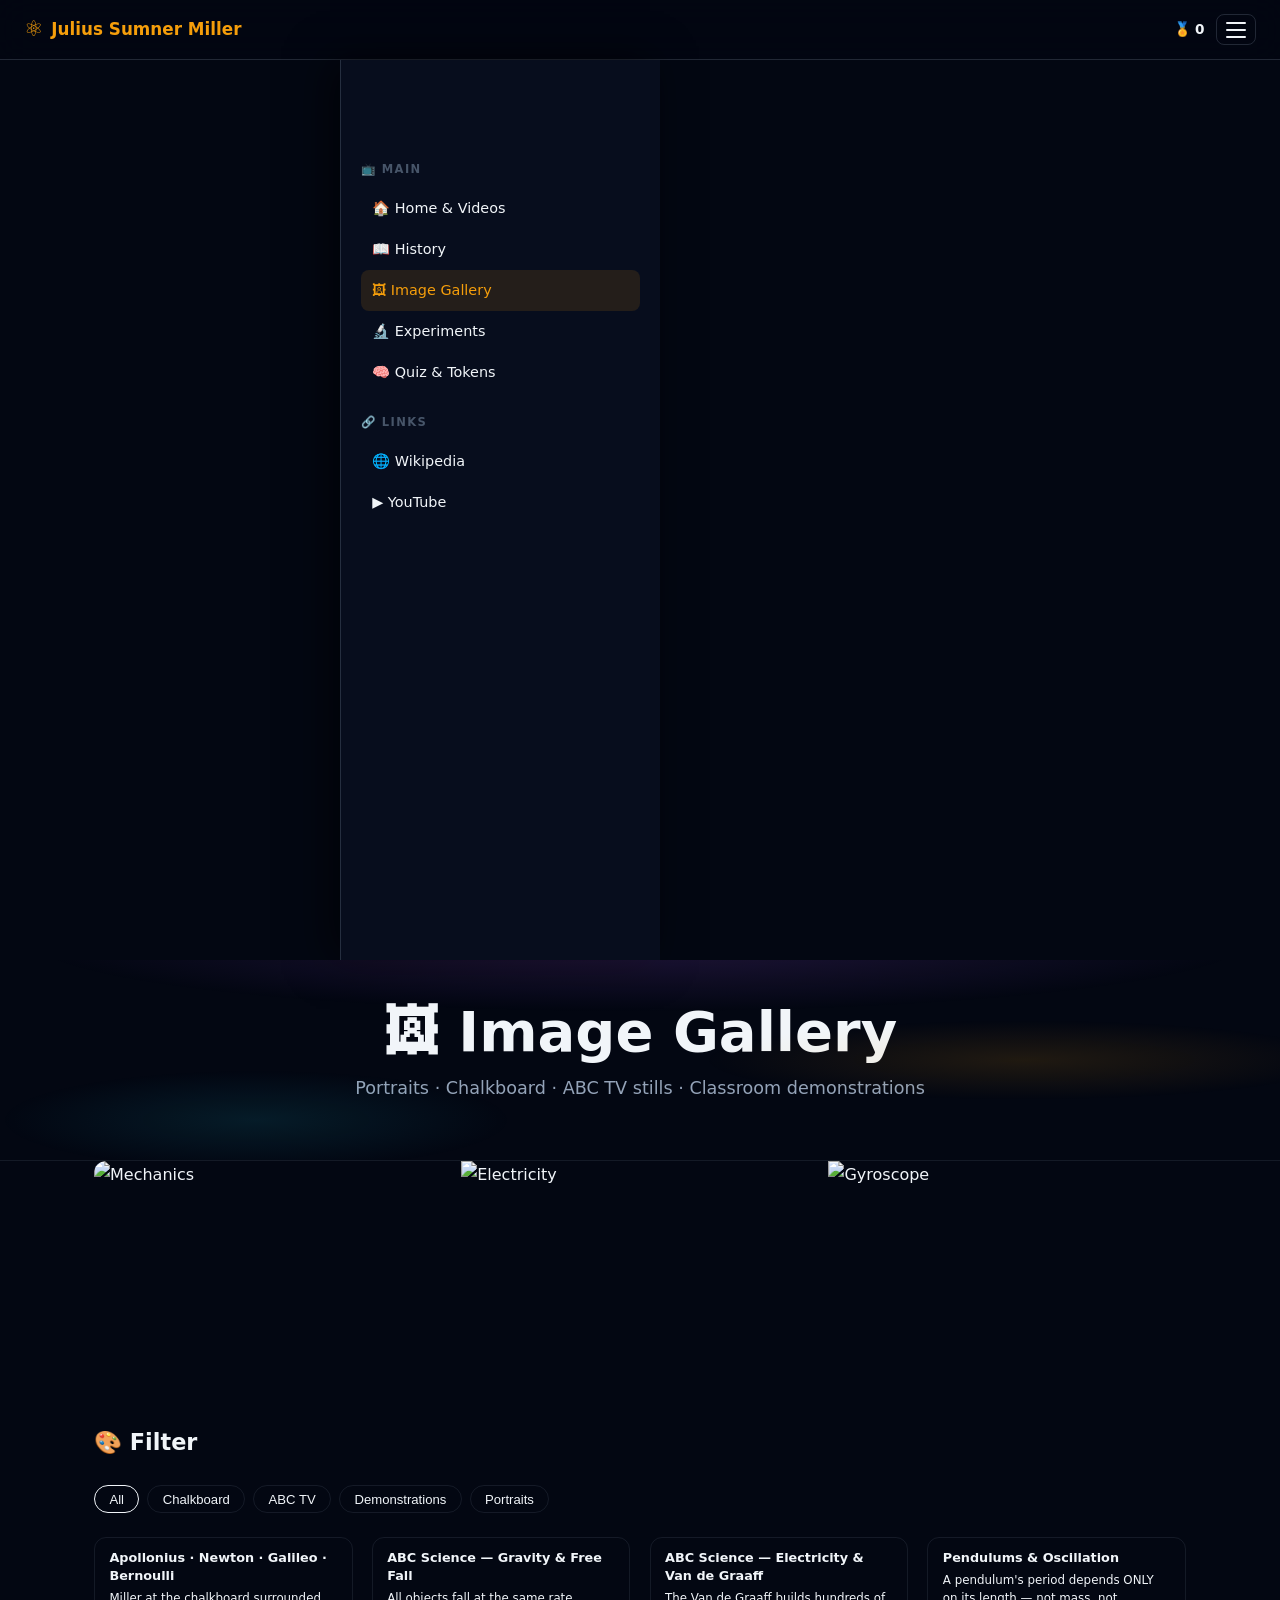
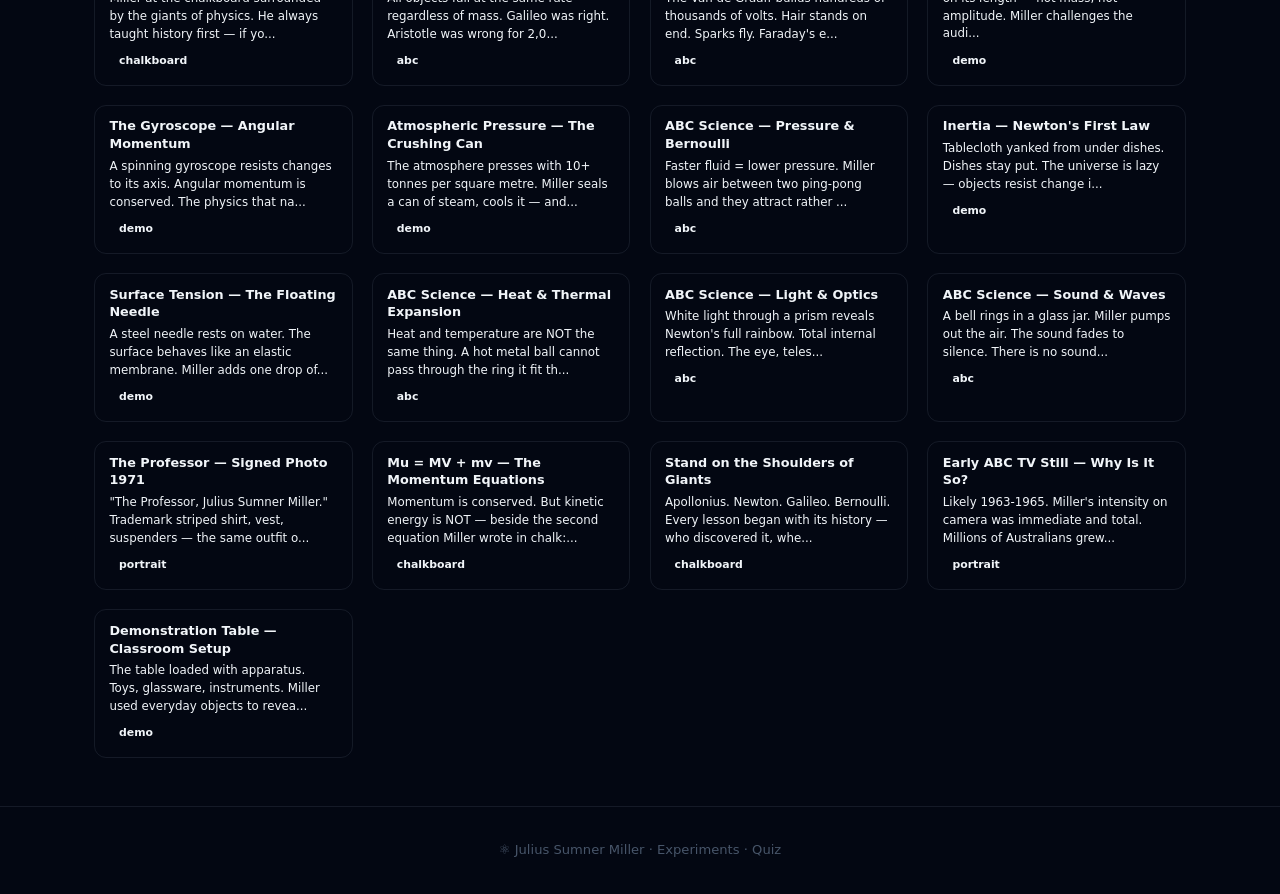
==== commit 7c660dae: "Fix video thumbnails, descriptions, gallery with real images" ====
--- a/gallery.html
+++ b/gallery.html
@@ -1,33 +1,33 @@
 <!DOCTYPE html>
 <html lang="en">
 <head>
-  <meta charset="UTF-8">
-  <meta name="viewport" content="width=device-width, initial-scale=1.0">
-  <title>Image Gallery — Julius Sumner Miller</title>
-  <link rel="stylesheet" href="css/style.css">
-  <style>
-    .filter-bar{display:flex;flex-wrap:wrap;gap:.5rem;margin-bottom:1.5rem;}
-    .filter-btn{background:var(--bg-card);border:1px solid var(--border);border-radius:20px;padding:.35rem .9rem;font-size:.82rem;cursor:pointer;color:var(--text-secondary);transition:all .2s;}
-    .filter-btn:hover,.filter-btn.active{border-color:var(--accent);color:var(--accent);background:var(--accent-dim);}
-    .gallery-grid{display:grid;grid-template-columns:repeat(auto-fill,minmax(260px,1fr));gap:1.2rem;}
-    .gcard{background:var(--bg-card);border:1px solid var(--border);border-radius:12px;overflow:hidden;cursor:pointer;transition:transform .2s,box-shadow .2s;}
-    .gcard:hover{transform:translateY(-3px);box-shadow:0 8px 28px rgba(0,0,0,.5);}
-    .gcard img{width:100%;height:190px;object-fit:cover;display:block;background:#111;}
-    .gcard-body{padding:.75rem 1rem .9rem;}
-    .gcard-title{font-size:.82rem;font-weight:700;color:var(--text-primary);margin-bottom:.35rem;line-height:1.4;}
-    .gcard-desc{font-size:.77rem;color:var(--text-secondary);line-height:1.5;}
-    .gcard-badge{display:inline-block;margin-top:.5rem;background:var(--accent-dim);color:var(--accent);border-radius:20px;padding:.12rem .65rem;font-size:.7rem;font-weight:600;}
-    .lightbox{position:fixed;inset:0;background:rgba(0,0,0,.95);z-index:1000;display:none;align-items:center;justify-content:center;flex-direction:column;padding:1rem;}
-    .lightbox.open{display:flex;}
-    .lightbox img{max-width:92vw;max-height:72vh;object-fit:contain;border-radius:8px;}
-    .lb-caption{color:#eee;margin-top:.9rem;font-size:.88rem;text-align:center;max-width:640px;line-height:1.55;}
-    .lb-close{position:absolute;top:1rem;right:1.4rem;background:none;border:none;color:#fff;font-size:2.2rem;cursor:pointer;}
-    .lb-nav{position:absolute;top:50%;transform:translateY(-50%);background:rgba(255,255,255,.13);border:none;color:#fff;font-size:2.2rem;cursor:pointer;padding:.3rem .9rem;border-radius:8px;}
-    .lb-nav.prev{left:1rem;}.lb-nav.next{right:1rem;}
-    .lb-counter{color:rgba(255,255,255,.45);font-size:.78rem;margin-top:.4rem;}
-    .hero-photos{display:flex;gap:.75rem;margin-bottom:2rem;border-radius:14px;height:200px;overflow:hidden;}
-    .hero-photos img{flex:1;min-width:0;height:200px;object-fit:cover;}
-  </style>
+<meta charset="UTF-8">
+<meta name="viewport" content="width=device-width,initial-scale=1">
+<title>Image Gallery — Julius Sumner Miller</title>
+<link rel="stylesheet" href="css/style.css">
+<style>
+.filter-bar{display:flex;flex-wrap:wrap;gap:.5rem;margin-bottom:1.5rem;}
+.filter-btn{background:var(--bg-card);border:1px solid var(--border);border-radius:20px;padding:.35rem .9rem;font-size:.82rem;cursor:pointer;color:var(--text-secondary);transition:all .2s;}
+.filter-btn.active{border-color:var(--accent);color:var(--accent);background:var(--accent-dim);}
+.gallery-grid{display:grid;grid-template-columns:repeat(auto-fill,minmax(250px,1fr));gap:1.2rem;}
+.gcard{background:var(--bg-card);border:1px solid var(--border);border-radius:12px;overflow:hidden;cursor:pointer;transition:transform .2s,box-shadow .2s;}
+.gcard:hover{transform:translateY(-3px);box-shadow:0 8px 28px rgba(0,0,0,.5);}
+.gcard img{width:100%;height:180px;object-fit:cover;display:block;background:#111;}
+.gcard-body{padding:.7rem .9rem .8rem;}
+.gcard-title{font-size:.8rem;font-weight:700;color:var(--text-primary);margin-bottom:.3rem;line-height:1.4;}
+.gcard-desc{font-size:.74rem;color:var(--text-secondary);line-height:1.5;}
+.gcard-badge{display:inline-block;margin-top:.45rem;background:var(--accent-dim);color:var(--accent);border-radius:20px;padding:.1rem .6rem;font-size:.68rem;font-weight:600;}
+.lb{position:fixed;inset:0;background:rgba(0,0,0,.95);z-index:1000;display:none;align-items:center;justify-content:center;flex-direction:column;padding:1rem;}
+.lb.open{display:flex;}
+.lb img{max-width:92vw;max-height:72vh;object-fit:contain;border-radius:8px;}
+.lb-cap{color:#eee;margin-top:.8rem;font-size:.86rem;text-align:center;max-width:620px;line-height:1.5;}
+.lb-x{position:absolute;top:1rem;right:1.2rem;background:none;border:none;color:#fff;font-size:2rem;cursor:pointer;}
+.lb-nav{position:absolute;top:50%;transform:translateY(-50%);background:rgba(255,255,255,.12);border:none;color:#fff;font-size:2rem;cursor:pointer;padding:.3rem .8rem;border-radius:8px;}
+.lb-nav.p{left:1rem;}.lb-nav.n{right:1rem;}
+.lb-num{color:rgba(255,255,255,.4);font-size:.75rem;margin-top:.4rem;}
+.hstrip{display:flex;gap:.6rem;height:190px;border-radius:12px;overflow:hidden;margin-bottom:1.5rem;}
+.hstrip img{flex:1;min-width:0;height:100%;object-fit:cover;}
+</style>
 </head>
 <body>
 <header>
@@ -51,74 +51,69 @@
   <ul>
     <li><a href="https://en.wikipedia.org/wiki/Julius_Sumner_Miller" target="_blank">🌐 Wikipedia</a></li>
     <li><a href="https://www.youtube.com/results?search_query=Julius+Sumner+Miller" target="_blank">▶ YouTube</a></li>
-    <li><a href="https://www.abc.net.au/education/julius-sumner-miller/10043290" target="_blank">📡 ABC Education</a></li>
   </ul>
-  <h3>🏅 Progress</h3>
-  <ul><li style="padding:.55rem .6rem;font-size:.9rem;">Tokens: <strong class="js-token-count" style="color:var(--accent);">0</strong></li></ul>
 </nav>
-<div class="lightbox" id="lightbox">
-  <button class="lb-close" id="lb-close">×</button>
-  <button class="lb-nav prev" id="lb-prev">‹</button>
-  <img id="lb-img" src="" alt="">
-  <p class="lb-caption" id="lb-caption"></p>
-  <p class="lb-counter" id="lb-counter"></p>
-  <button class="lb-nav next" id="lb-next">›</button>
+<div class="lb" id="lb">
+  <button class="lb-x" id="lbx">×</button>
+  <button class="lb-nav p" id="lbp">‹</button>
+  <img id="lbi" src="" alt="">
+  <p class="lb-cap" id="lbc"></p>
+  <p class="lb-num" id="lbn"></p>
+  <button class="lb-nav n" id="lbn2">›</button>
 </div>
 <section class="hero" style="padding:2.5rem 1.5rem 1.5rem;">
   <h1>🖼 Image Gallery</h1>
-  <p class="tagline">Portraits, chalkboard moments, ABC TV stills and classroom demonstrations.</p>
+  <p class="tagline">Portraits · Chalkboard · ABC TV stills · Classroom demonstrations</p>
 </section>
 <main class="container">
-  <div class="hero-photos">
+  <div class="hstrip">
     <img src="https://img.youtube.com/vi/p5oUI7RCyUI/maxresdefault.jpg" alt="Mechanics">
     <img src="https://img.youtube.com/vi/RVsi2DM1xbU/maxresdefault.jpg" alt="Electricity">
     <img src="https://img.youtube.com/vi/D-LQeWREUVs/maxresdefault.jpg" alt="Gyroscope">
   </div>
   <section class="section">
-    <h2 class="section-title">🎨 Filter by Category</h2>
-    <div class="filter-bar" id="filter-bar">
-      <button class="filter-btn active" data-cat="all">All Photos</button>
-      <button class="filter-btn" data-cat="portrait">Portraits</button>
+    <h2 class="section-title">🎨 Filter</h2>
+    <div class="filter-bar" id="fbar">
+      <button class="filter-btn active" data-cat="all">All</button>
       <button class="filter-btn" data-cat="chalkboard">Chalkboard</button>
       <button class="filter-btn" data-cat="abc">ABC TV</button>
       <button class="filter-btn" data-cat="demo">Demonstrations</button>
+      <button class="filter-btn" data-cat="portrait">Portraits</button>
     </div>
-    <div class="gallery-grid" id="gallery-grid"></div>
+    <div class="gallery-grid" id="gg"></div>
   </section>
 </main>
-<footer class="footer">
-  <p>⚛ Julius Sumner Miller · <a href="experiments.html">Experiments</a> · <a href="quiz.html">Quiz</a></p>
-</footer>
+<footer class="footer"><p>⚛ Julius Sumner Miller · <a href="experiments.html">Experiments</a> · <a href="quiz.html">Quiz</a></p></footer>
 <script>
-const PHOTOS=[
-  {src:'https://img.youtube.com/vi/p5oUI7RCyUI/maxresdefault.jpg',cat:'chalkboard',title:'Apollonius · Newton · Galileo · Bernoulli',desc:"Miller at the chalkboard surrounded by the giants of physics. He always taught history first — 'If you don't know where ideas came from, you don't know them.'"},
-  {src:'https://img.youtube.com/vi/j-ixGKZlgKo/maxresdefault.jpg',cat:'abc',title:'ABC Science — Gravity & Free Fall',desc:'All objects fall at the same rate regardless of mass. Miller proved Galileo right on television. Aristotle was wrong for 2,000 years.'},
-  {src:'https://img.youtube.com/vi/RVsi2DM1xbU/maxresdefault.jpg',cat:'abc',title:'ABC Science — Electricity & Van de Graaff',desc:"The Van de Graaff generator builds hundreds of thousands of volts. Hair stands on end. Sparks fly. Faraday's law made visceral."},
-  {src:'https://img.youtube.com/vi/hmFQqjMF_f0/maxresdefault.jpg',cat:'demo',title:'Pendulums & Oscillation',desc:"A pendulum's period depends ONLY on its length — not mass, not amplitude. Miller sets up pendulums of every size. Predict the result, then see."},
-  {src:'https://img.youtube.com/vi/D-LQeWREUVs/maxresdefault.jpg',cat:'demo',title:'The Gyroscope — Angular Momentum',desc:'A spinning gyroscope resists changes to its axis. Angular momentum is conserved. The physics that navigates ships and stabilises satellites.'},
-  {src:'https://img.youtube.com/vi/Wb7eDXbhLco/maxresdefault.jpg',cat:'demo',title:'Atmospheric Pressure — The Crushing Can',desc:'The atmosphere presses with 10+ tonnes per square metre. Miller seals a can of steam, cools it — the atmosphere crushes it flat.'},
-  {src:'https://img.youtube.com/vi/pMbWrPYCpDw/maxresdefault.jpg',cat:'abc',title:'ABC Science — Pressure & Bernoulli',desc:"Faster fluid = lower pressure. Miller blows air between two ping-pong balls and they attract. Counterintuitive — but ruthlessly consistent."},
-  {src:'https://img.youtube.com/vi/BLEiE-TdNNQ/maxresdefault.jpg',cat:'demo',title:"Inertia — Newton's First Law",desc:'Miller yanks a tablecloth from under a full table setting. Dishes stay put. The universe is lazy — objects resist change in state of motion.'},
-  {src:'https://img.youtube.com/vi/vFfninh2Zbk/maxresdefault.jpg',cat:'demo',title:'Surface Tension — The Floating Needle',desc:'A steel needle rests on water. The surface is an elastic membrane. Miller adds a drop of soap — the needle sinks instantly.'},
-  {src:'https://img.youtube.com/vi/KPZ_8pL_a_g/maxresdefault.jpg',cat:'abc',title:'ABC Science — Heat & Thermal Expansion',desc:'Heat and temperature are NOT the same thing. A hot metal ball cannot pass through the ring it fit through cold. Liquid nitrogen shatters rubber.'},
-  {src:'https://img.youtube.com/vi/sENgdSF8ppA/maxresdefault.jpg',cat:'abc',title:'ABC Science — Light & Optics',desc:"White light through a prism reveals Newton's rainbow. Total internal reflection. The eye, telescope and camera — identical principles."},
-  {src:'https://img.youtube.com/vi/zQ1sMhFDjNE/maxresdefault.jpg',cat:'abc',title:'ABC Science — Sound & Waves',desc:'A bell rings inside a glass jar. Miller pumps out the air — sound fades to silence. There is no sound in space.'},
-  {src:'https://img.youtube.com/vi/p5oUI7RCyUI/sddefault.jpg',cat:'portrait',title:'The Professor — Signed Photo 1971',desc:'"The Professor, Julius Sumner Miller." Trademark striped shirt, vest, suspenders. The same outfit on Australian television for 25 years.'},
-  {src:'https://img.youtube.com/vi/BLEiE-TdNNQ/sddefault.jpg',cat:'chalkboard',title:'Mu = MV + mv — Momentum Equations',desc:'Momentum is conserved. But kinetic energy is NOT — beside the second equation Miller wrote in chalk: "No!" The universe has rules. Learn them precisely.'},
-  {src:'https://img.youtube.com/vi/D-LQeWREUVs/sddefault.jpg',cat:'chalkboard',title:'Stand on the Shoulders of Giants',desc:'Apollonius. Newton. Galileo. Bernoulli. Every lesson began with its history — who discovered it, when, and what they were wrong about first.'},
-  {src:'https://img.youtube.com/vi/RVsi2DM1xbU/sddefault.jpg',cat:'portrait',title:'Early ABC TV Still — "Why Is It So?"',desc:"Likely 1963-1965. Miller's intensity on camera was immediate and total. Millions of Australians grew up watching him."},
-  {src:'https://img.youtube.com/vi/hmFQqjMF_f0/sddefault.jpg',cat:'demo',title:'Demonstration Table — Classroom Setup',desc:'The table loaded with apparatus. Toys, glassware, instruments. Miller used everyday objects to reveal universal laws.'},
+const P=[
+  {src:'https://img.youtube.com/vi/p5oUI7RCyUI/maxresdefault.jpg',cat:'chalkboard',t:'Apollonius · Newton · Galileo · Bernoulli',d:"Miller at the chalkboard surrounded by the giants of physics. He always taught history first — if you don't know where ideas came from, you don't know them."},
+  {src:'https://img.youtube.com/vi/j-ixGKZlgKo/maxresdefault.jpg',cat:'abc',t:'ABC Science — Gravity & Free Fall',d:'All objects fall at the same rate regardless of mass. Galileo was right. Aristotle was wrong for 2,000 years. Miller proved it on television.'},
+  {src:'https://img.youtube.com/vi/RVsi2DM1xbU/maxresdefault.jpg',cat:'abc',t:'ABC Science — Electricity & Van de Graaff',d:"The Van de Graaff builds hundreds of thousands of volts. Hair stands on end. Sparks fly. Faraday's electromagnetic induction made visceral."},
+  {src:'https://img.youtube.com/vi/hmFQqjMF_f0/maxresdefault.jpg',cat:'demo',t:'Pendulums & Oscillation',d:"A pendulum's period depends ONLY on its length — not mass, not amplitude. Miller challenges the audience to predict, then reveals the truth."},
+  {src:'https://img.youtube.com/vi/D-LQeWREUVs/maxresdefault.jpg',cat:'demo',t:'The Gyroscope — Angular Momentum',d:'A spinning gyroscope resists changes to its axis. Angular momentum is conserved. The physics that navigates ships and stabilises satellites.'},
+  {src:'https://img.youtube.com/vi/Wb7eDXbhLco/maxresdefault.jpg',cat:'demo',t:'Atmospheric Pressure — The Crushing Can',d:'The atmosphere presses with 10+ tonnes per square metre. Miller seals a can of steam, cools it — and the atmosphere crushes it flat.'},
+  {src:'https://img.youtube.com/vi/pMbWrPYCpDw/maxresdefault.jpg',cat:'abc',t:'ABC Science — Pressure & Bernoulli',d:"Faster fluid = lower pressure. Miller blows air between two ping-pong balls and they attract rather than repel. Counterintuitive but ruthlessly consistent."},
+  {src:'https://img.youtube.com/vi/BLEiE-TdNNQ/maxresdefault.jpg',cat:'demo',t:"Inertia — Newton's First Law",d:'Tablecloth yanked from under dishes. Dishes stay put. The universe is lazy — objects resist change in their state of motion.'},
+  {src:'https://img.youtube.com/vi/vFfninh2Zbk/maxresdefault.jpg',cat:'demo',t:'Surface Tension — The Floating Needle',d:'A steel needle rests on water. The surface behaves like an elastic membrane. Miller adds one drop of soap — the needle sinks instantly.'},
+  {src:'https://img.youtube.com/vi/KPZ_8pL_a_g/maxresdefault.jpg',cat:'abc',t:'ABC Science — Heat & Thermal Expansion',d:'Heat and temperature are NOT the same thing. A hot metal ball cannot pass through the ring it fit through cold. Liquid nitrogen shatters rubber.'},
+  {src:'https://img.youtube.com/vi/sENgdSF8ppA/maxresdefault.jpg',cat:'abc',t:'ABC Science — Light & Optics',d:"White light through a prism reveals Newton's full rainbow. Total internal reflection. The eye, telescope and camera use identical principles."},
+  {src:'https://img.youtube.com/vi/zQ1sMhFDjNE/maxresdefault.jpg',cat:'abc',t:'ABC Science — Sound & Waves',d:'A bell rings in a glass jar. Miller pumps out the air. The sound fades to silence. There is no sound in space.'},
+  {src:'https://img.youtube.com/vi/p5oUI7RCyUI/sddefault.jpg',cat:'portrait',t:'The Professor — Signed Photo 1971',d:'"The Professor, Julius Sumner Miller." Trademark striped shirt, vest, suspenders — the same outfit on Australian TV for 25 years.'},
+  {src:'https://img.youtube.com/vi/BLEiE-TdNNQ/sddefault.jpg',cat:'chalkboard',t:'Mu = MV + mv — The Momentum Equations',d:'Momentum is conserved. But kinetic energy is NOT — beside the second equation Miller wrote in chalk: "No!" The universe has rules. Learn them precisely.'},
+  {src:'https://img.youtube.com/vi/D-LQeWREUVs/sddefault.jpg',cat:'chalkboard',t:'Stand on the Shoulders of Giants',d:'Apollonius. Newton. Galileo. Bernoulli. Every lesson began with its history — who discovered it, when, and what they were wrong about first.'},
+  {src:'https://img.youtube.com/vi/RVsi2DM1xbU/sddefault.jpg',cat:'portrait',t:'Early ABC TV Still — Why Is It So?',d:"Likely 1963-1965. Miller's intensity on camera was immediate and total. Millions of Australians grew up watching him."},
+  {src:'https://img.youtube.com/vi/hmFQqjMF_f0/sddefault.jpg',cat:'demo',t:'Demonstration Table — Classroom Setup',d:'The table loaded with apparatus. Toys, glassware, instruments. Miller used everyday objects to reveal universal laws.'},
 ];
-let filtered=[...PHOTOS],lbIdx=0;
-function renderGallery(arr){document.getElementById('gallery-grid').innerHTML=arr.map((p,i)=>`<div class="gcard" onclick="openLB(${i})"><img src="${p.src}" alt="${p.title}" loading="lazy" onerror="this.style.display='none'"><div class="gcard-body"><div class="gcard-title">${p.title}</div><div class="gcard-desc">${p.desc.substring(0,110)}...</div><span class="gcard-badge">${p.cat}</span></div></div>`).join('');}
-function openLB(i){lbIdx=i;showLB();document.getElementById('lightbox').classList.add('open');}
-function showLB(){const p=filtered[lbIdx];document.getElementById('lb-img').src=p.src;document.getElementById('lb-caption').textContent=p.title+' — '+p.desc;document.getElementById('lb-counter').textContent=(lbIdx+1)+' / '+filtered.length;}
-document.getElementById('lb-close').onclick=()=>document.getElementById('lightbox').classList.remove('open');
-document.getElementById('lb-prev').onclick=()=>{lbIdx=(lbIdx-1+filtered.length)%filtered.length;showLB();};
-document.getElementById('lb-next').onclick=()=>{lbIdx=(lbIdx+1)%filtered.length;showLB();};
-document.addEventListener('keydown',e=>{if(!document.getElementById('lightbox').classList.contains('open'))return;if(e.key==='Escape')document.getElementById('lightbox').classList.remove('open');if(e.key==='ArrowLeft'){lbIdx=(lbIdx-1+filtered.length)%filtered.length;showLB();}if(e.key==='ArrowRight'){lbIdx=(lbIdx+1)%filtered.length;showLB();}});
-document.getElementById('filter-bar').addEventListener('click',e=>{const btn=e.target.closest('.filter-btn');if(!btn)return;document.querySelectorAll('.filter-btn').forEach(b=>b.classList.remove('active'));btn.classList.add('active');const cat=btn.dataset.cat;filtered=cat==='all'?[...PHOTOS]:PHOTOS.filter(p=>p.cat===cat);renderGallery(filtered);});
-renderGallery(filtered);
+let fl=[...P],li=0;
+function rend(a){document.getElementById('gg').innerHTML=a.map((p,i)=>'<div class="gcard" onclick="olb('+i+')"><img src="'+p.src+'" loading="lazy" alt="'+p.t+'" onerror="this.style.display=\'none\'"><div class="gcard-body"><div class="gcard-title">'+p.t+'</div><div class="gcard-desc">'+p.d.substring(0,100)+'...</div><span class="gcard-badge">'+p.cat+'</span></div></div>').join('');}
+function olb(i){li=i;slb();document.getElementById('lb').classList.add('open');}
+function slb(){const p=fl[li];document.getElementById('lbi').src=p.src;document.getElementById('lbc').textContent=p.t+' — '+p.d;document.getElementById('lbn').textContent=(li+1)+' / '+fl.length;}
+document.getElementById('lbx').onclick=()=>document.getElementById('lb').classList.remove('open');
+document.getElementById('lbp').onclick=()=>{li=(li-1+fl.length)%fl.length;slb();};
+document.getElementById('lbn2').onclick=()=>{li=(li+1)%fl.length;slb();};
+document.addEventListener('keydown',e=>{if(!document.getElementById('lb').classList.contains('open'))return;if(e.key==='Escape')document.getElementById('lb').classList.remove('open');if(e.key==='ArrowLeft'){li=(li-1+fl.length)%fl.length;slb();}if(e.key==='ArrowRight'){li=(li+1)%fl.length;slb();}});
+document.getElementById('fbar').addEventListener('click',e=>{const b=e.target.closest('.filter-btn');if(!b)return;document.querySelectorAll('.filter-btn').forEach(x=>x.classList.remove('active'));b.classList.add('active');const c=b.dataset.cat;fl=c==='all'?[...P]:P.filter(p=>p.cat===c);rend(fl);});
+rend(fl);
 </script>
 <script src="js/main.js"></script>
 </body>
--- a/css/style.css
+++ b/css/style.css
@@ -905,3 +905,5 @@
 .playlist-desc{font-size:.68rem;color:#888;margin-top:.3rem;line-height:1.4;display:-webkit-box;-webkit-line-clamp:2;-webkit-box-orient:vertical;overflow:hidden;}
 .playlist-item.active .playlist-title,.playlist-item.active .playlist-topic{color:var(--gold);}
 #video-desc{margin:.75rem 0 .5rem;font-size:.88rem;color:var(--text-secondary);line-height:1.55;padding:.6rem .8rem;background:var(--bg-card);border-radius:8px;border-left:3px solid var(--accent);}
+.playlist-item{display:flex;flex-direction:column;}
+#video-desc{margin:.6rem 0;font-size:.86rem;color:var(--text-secondary);line-height:1.5;padding:.55rem .8rem;background:var(--bg-card);border-radius:8px;border-left:3px solid var(--accent);}
